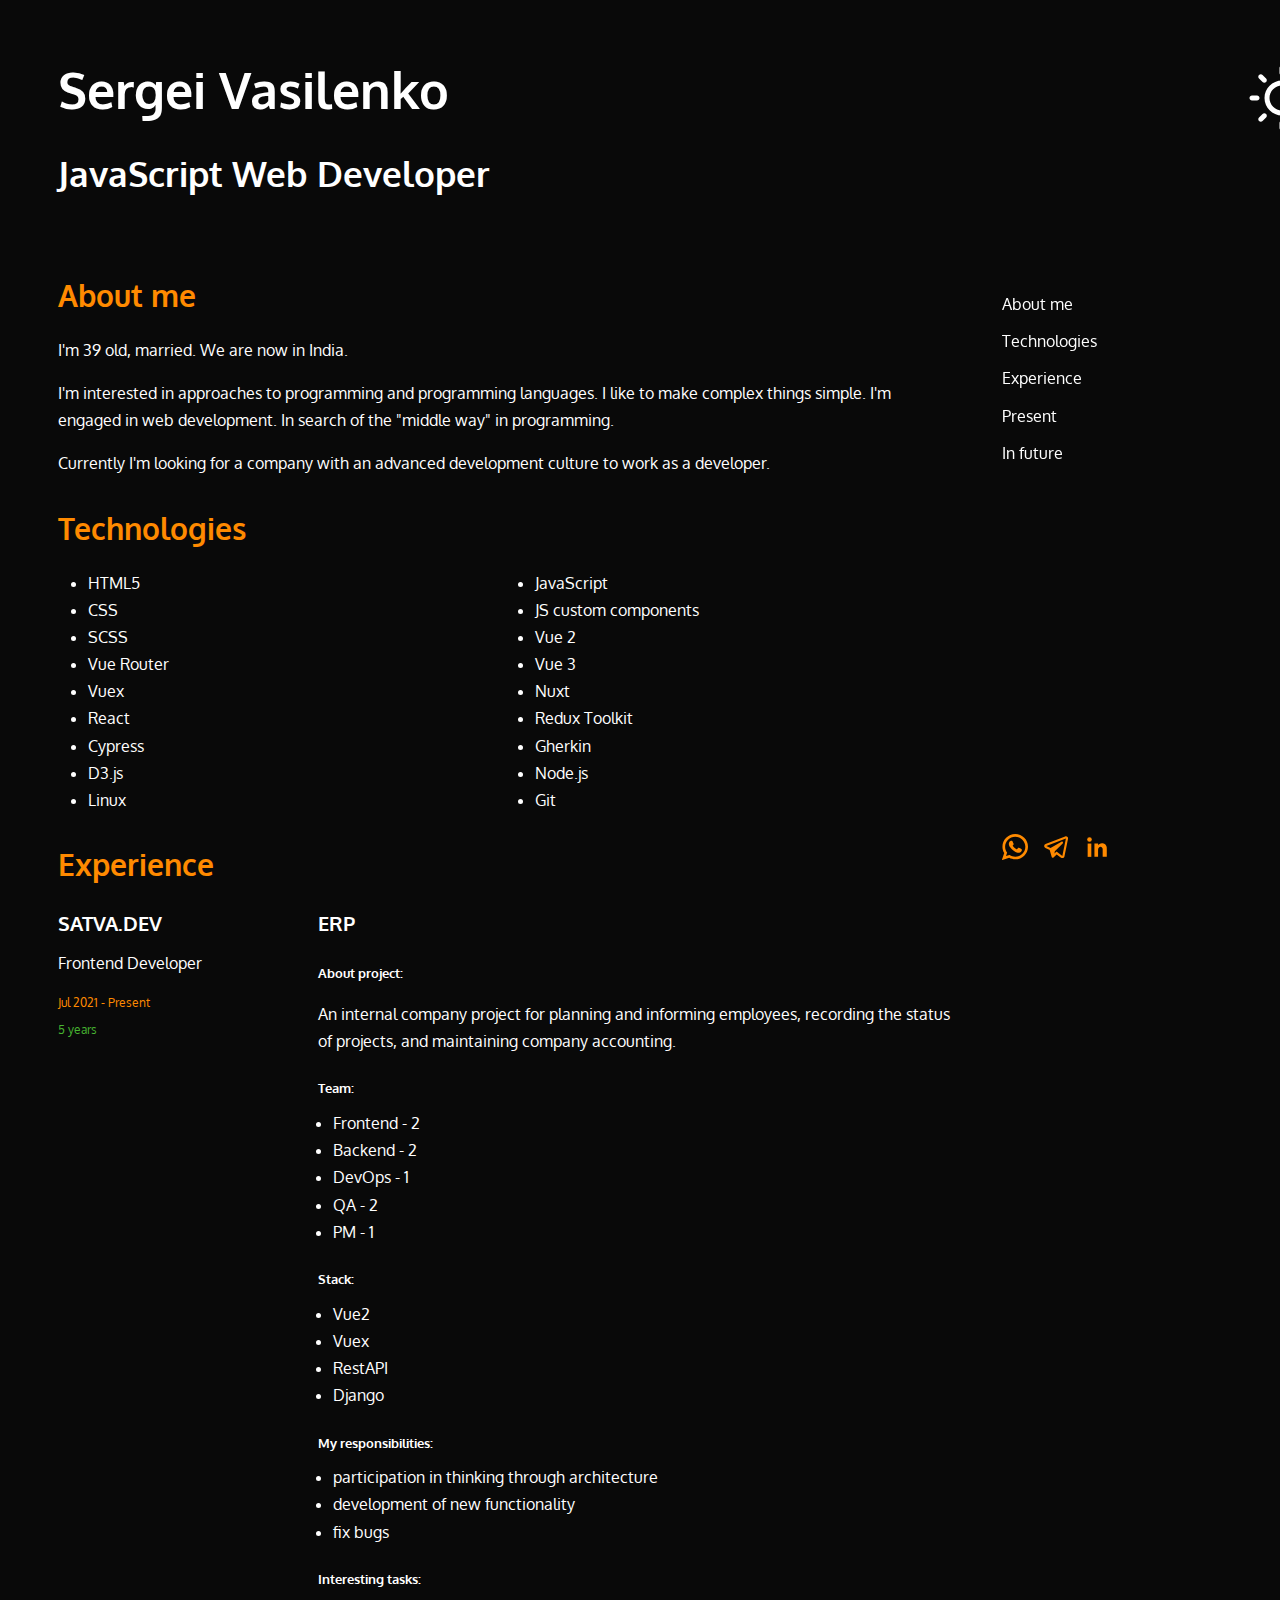
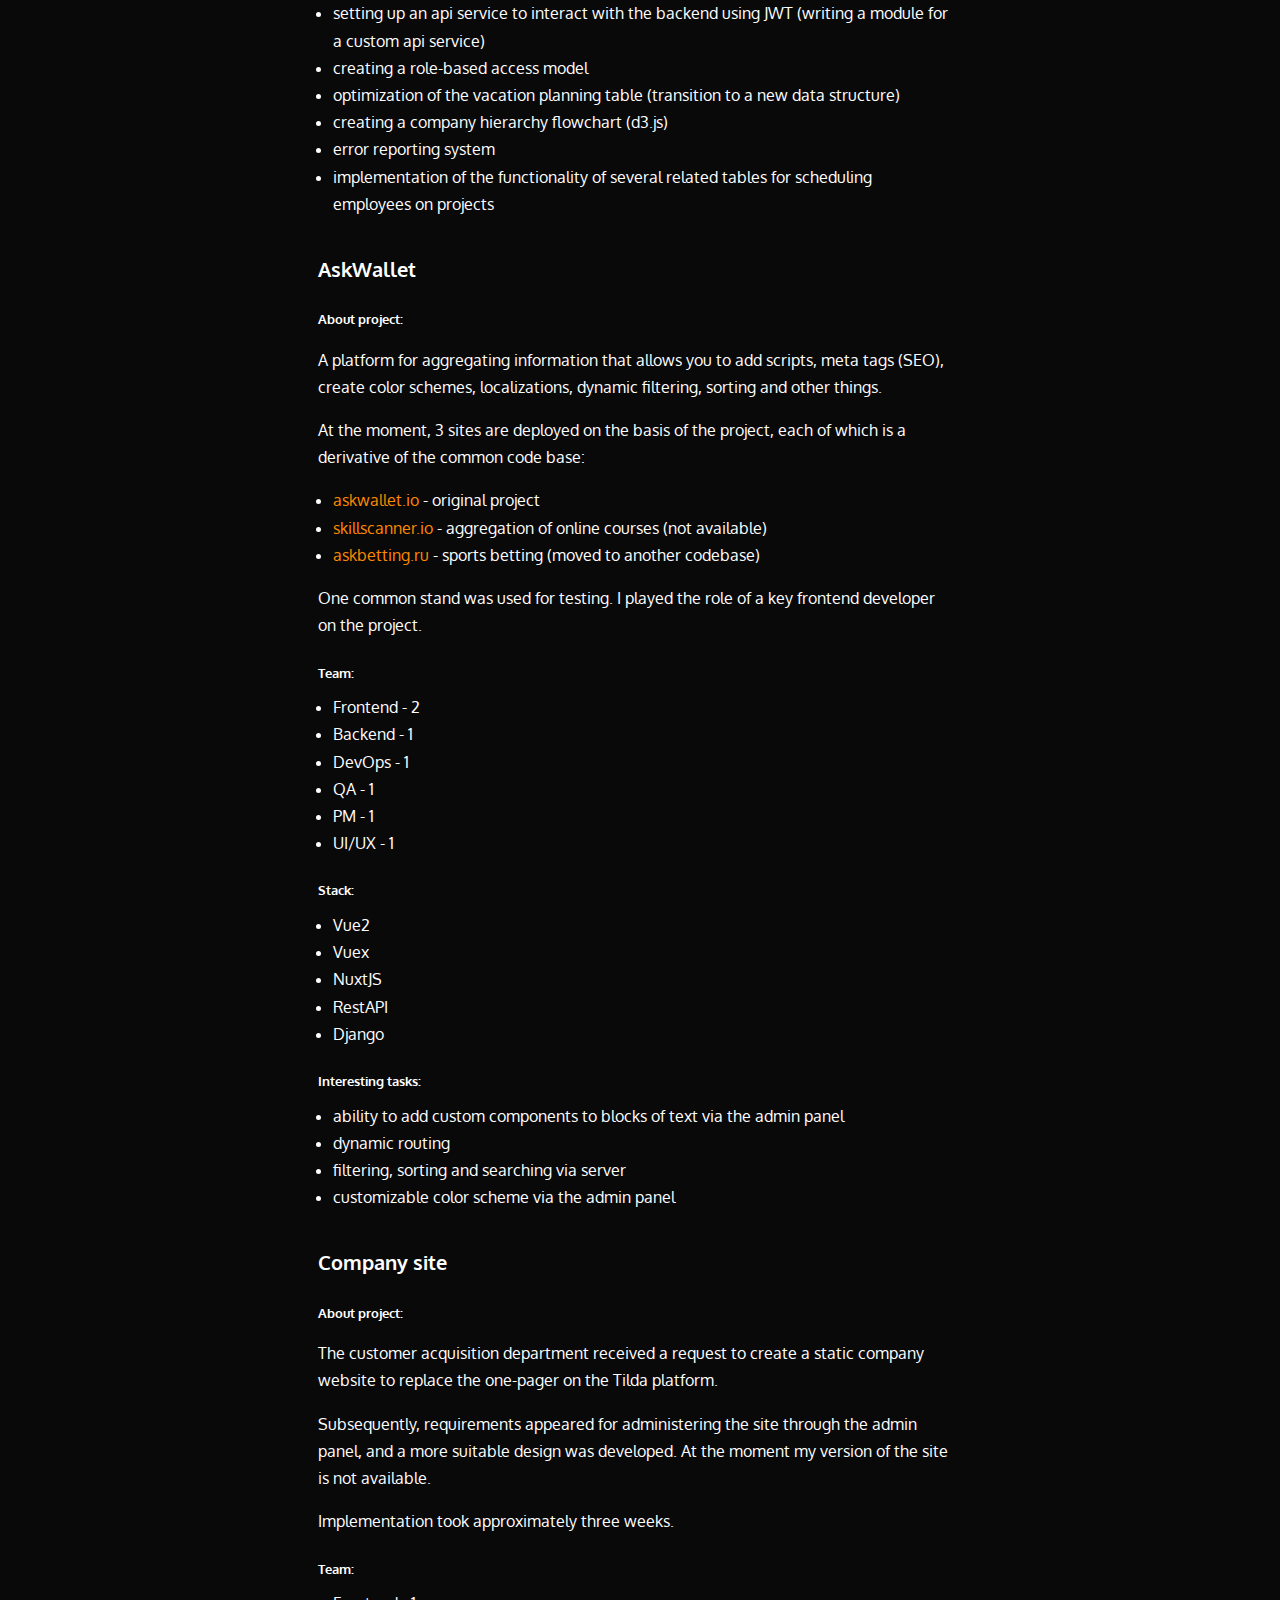
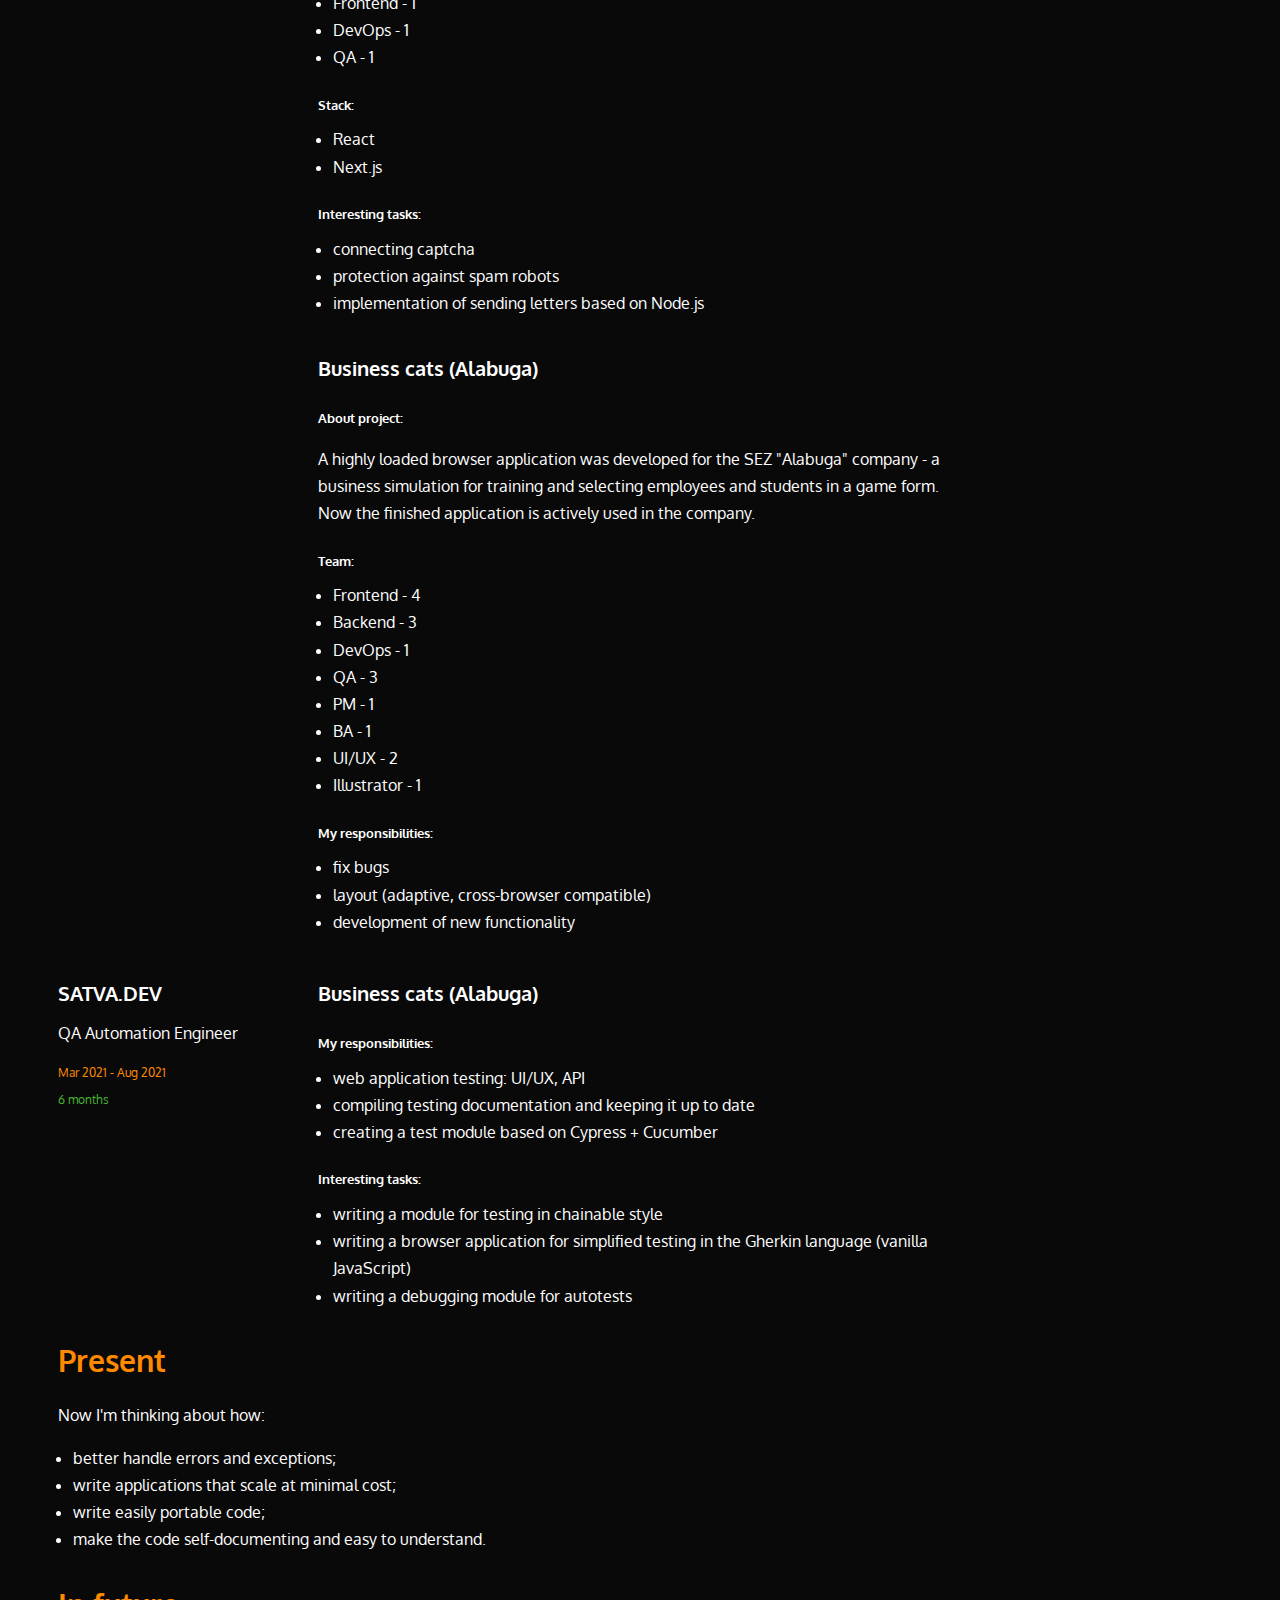
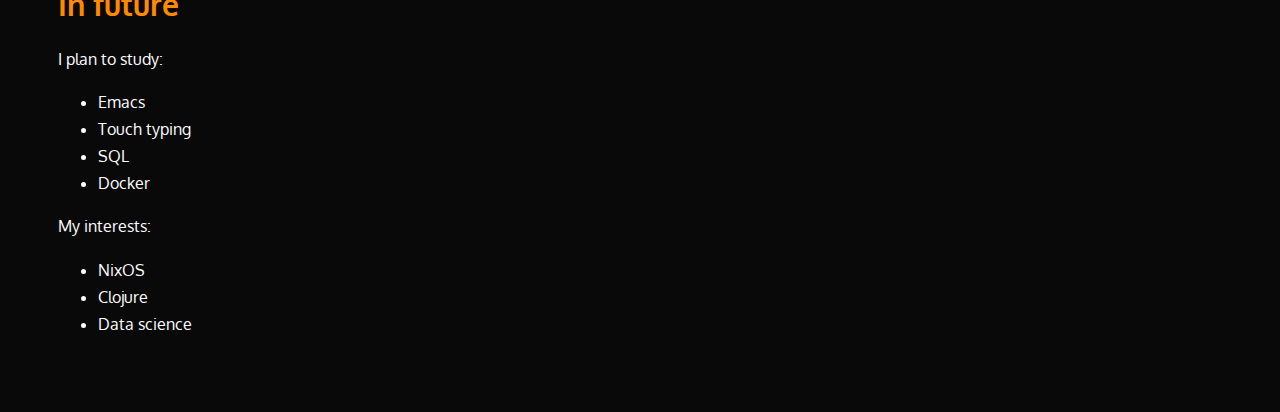
==== index.html @ 21c921e9 "changed photo size" ====
<!DOCTYPE html>
<html lang="en">
  <head>
    <meta charset="UTF-8" />
    <meta name="viewport" content="width=device-width, initial-scale=1.0" />
    <meta
      name="keywords"
      content="javascript-developer,frontend-developer,middle-developer,resume,cv"
    />
    <meta
      name="description"
      content="Middle frontend-developer. HTML, CSS, JavaScript, Vue.JS, Vuex, Vue-router, Nuxt, http, websocket, Cypress, Git, Docker"
    />
    <meta property="og:title" content="Sergei Vasilenko's CV" />
    <meta
      property="og:description"
      content="Middle frontend-developer. HTML, CSS, JavaScript, Vue.JS, Vuex, Vue-router, Nuxt, http, websocket, Cypress, Git, Docker"
    />
    <meta property="og:image" content="./img/photo.webp" />
    <meta property="og:image:width" content="120" />
    <meta property="og:image:height" content="120" />
    <meta property="og:url" content="https://sergei-vasilenko.netlify.app/" />
    <meta property="og:type" content="website" />
    <title>Sergei Vasilenko's CV</title>
    <!-- Yandex.Metrika counter -->
    <script async src="./js/ym.js"></script>
    <noscript>
      <div>
        <img
          src="https://mc.yandex.ru/watch/95382528"
          style="position: absolute; left: -9999px"
          alt=""
        />
      </div>
    </noscript>
    <!-- /Yandex.Metrika counter -->
    <script defer type="module" src="./components/index.js"></script>
    <link rel="icon" href="favicon.ico" />
    <link rel="stylesheet" href="css/fonts.css" />
    <link rel="stylesheet" href="css/style.css" />
  </head>

  <body>
    <div class="cv-page">
      <header class="header">
        <div class="header__left">
          <h1>Sergei Vasilenko</h1>
          <div class="heading__position">JavaScript Web Developer</div>
        </div>
        <div class="header__right">
          <button
            is="theme-toggle"
            default-theme="dark"
            class="header__theme-toggle"
          ></button>
        </div>
      </header>
      <div class="middle-block">
        <main class="main">
          <section class="about-me">
            <h2 data-nav-title>About me</h2>
            <p>
              I'm <years-old birth="1987-04-26"></years-old> old, married. We
              are now in India.
            </p>
            <p>
              I'm interested in approaches to programming and programming
              languages. I like to make complex things simple. I'm engaged in
              web development. In search of the "middle way" in programming.
            </p>
            <p>
              Currently I'm looking for a company with an advanced development
              culture to work as a developer.
            </p>
          </section>
          <section class="technologies">
            <h2 data-nav-title>Technologies</h2>
            <ul class="technologies__list list--compact">
              <li>HTML5</li>
              <li>JavaScript</li>
              <li>CSS</li>
              <li>JS custom components</li>
              <li>SCSS</li>
              <li>Vue 2</li>
              <li>Vue Router</li>
              <li>Vue 3</li>
              <li>Vuex</li>
              <li>Nuxt</li>
              <li>React</li>
              <li>Redux Toolkit</li>
              <li>Cypress</li>
              <li>Gherkin</li>
              <li>D3.js</li>
              <li>Node.js</li>
              <li>Linux</li>
              <li>Git</li>
            </ul>
          </section>
          <section class="experience">
            <h2 data-nav-title>Experience</h2>
            <div class="experience__step">
              <div class="experience__step-info">
                <h3 class="experience__step-info-company">SATVA.DEV</h3>
                <div class="experience__step-info-role">Frontend Developer</div>
                <date-interval
                  since="2021-07-01"
                  until="now"
                  class="experience__step-interval"
                ></date-interval>
              </div>
              <div class="experience__step-description">
                <div class="experience__step-description-project project">
                  <h4 class="project__title">ERP</h4>
                  <h5>About project:</h5>
                  <p>
                    An internal company project for planning and informing
                    employees, recording the status of projects, and maintaining
                    company accounting.
                  </p>
                  <h5>Team:</h5>
                  <ul>
                    <li>Frontend - 2</li>
                    <li>Backend - 2</li>
                    <li>DevOps - 1</li>
                    <li>QA - 2</li>
                    <li>PM - 1</li>
                  </ul>
                  <h5>Stack:</h5>
                  <ul>
                    <li>Vue2</li>
                    <li>Vuex</li>
                    <li>RestAPI</li>
                    <li>Django</li>
                  </ul>
                  <h5>My responsibilities:</h5>
                  <ul>
                    <li>participation in thinking through architecture</li>
                    <li>development of new functionality</li>
                    <li>fix bugs</li>
                  </ul>
                  <h5>Interesting tasks:</h5>
                  <ul>
                    <li>
                      setting up an api service to interact with the backend
                      using JWT (writing a module for a custom api service)
                    </li>
                    <li>creating a role-based access model</li>
                    <li>
                      optimization of the vacation planning table (transition to
                      a new data structure)
                    </li>
                    <li>creating a company hierarchy flowchart (d3.js)</li>
                    <li>error reporting system</li>
                    <li>
                      implementation of the functionality of several related
                      tables for scheduling employees on projects
                    </li>
                  </ul>
                </div>
                <div class="experience__step-description-project project">
                  <h4 class="project__title">AskWallet</h4>
                  <h5>About project:</h5>
                  <p>
                    A platform for aggregating information that allows you to
                    add scripts, meta tags (SEO), create color schemes,
                    localizations, dynamic filtering, sorting and other things.
                  </p>
                  <p>
                    At the moment, 3 sites are deployed on the basis of the
                    project, each of which is a derivative of the common code
                    base:
                  </p>
                  <ul>
                    <li>
                      <a
                        href="https://askwallet.io/"
                        target="_blank"
                        rel="noopener"
                        >askwallet.io</a
                      >
                      - original project
                    </li>
                    <li>
                      <a
                        href="https://skillscanner.io/"
                        target="_blank"
                        rel="noopener"
                        >skillscanner.io</a
                      >
                      - aggregation of online courses (not available)
                    </li>
                    <li>
                      <a
                        href="https://askbetting.ru/"
                        target="_blank"
                        rel="noopener"
                        >askbetting.ru</a
                      >
                      - sports betting (moved to another codebase)
                    </li>
                  </ul>
                  <p>
                    One common stand was used for testing. I played the role of
                    a key frontend developer on the project.
                  </p>
                  <h5>Team:</h5>
                  <ul>
                    <li>Frontend - 2</li>
                    <li>Backend - 1</li>
                    <li>DevOps - 1</li>
                    <li>QA - 1</li>
                    <li>PM - 1</li>
                    <li>UI/UX - 1</li>
                  </ul>
                  <h5>Stack:</h5>
                  <ul>
                    <li>Vue2</li>
                    <li>Vuex</li>
                    <li>NuxtJS</li>
                    <li>RestAPI</li>
                    <li>Django</li>
                  </ul>
                  <h5>Interesting tasks:</h5>
                  <ul>
                    <li>
                      ability to add custom components to blocks of text via the
                      admin panel
                    </li>
                    <li>dynamic routing</li>
                    <li>filtering, sorting and searching via server</li>
                    <li>customizable color scheme via the admin panel</li>
                  </ul>
                </div>
                <div class="experience__step-description-project project">
                  <h4 class="project__title">Company site</h4>
                  <h5>About project:</h5>
                  <p>
                    The customer acquisition department received a request to
                    create a static company website to replace the one-pager on
                    the Tilda platform.
                  </p>
                  <p>
                    Subsequently, requirements appeared for administering the
                    site through the admin panel, and a more suitable design was
                    developed. At the moment my version of the site is not
                    available.
                  </p>
                  <p>Implementation took approximately three weeks.</p>
                  <h5>Team:</h5>
                  <ul>
                    <li>Frontend - 1</li>
                    <li>DevOps - 1</li>
                    <li>QA - 1</li>
                  </ul>
                  <h5>Stack:</h5>
                  <ul>
                    <li>React</li>
                    <li>Next.js</li>
                  </ul>
                  <h5>Interesting tasks:</h5>
                  <ul>
                    <li>connecting captcha</li>
                    <li>protection against spam robots</li>
                    <li>implementation of sending letters based on Node.js</li>
                  </ul>
                </div>
                <div class="experience__step-description-project project">
                  <h4 class="project__title">Business cats (Alabuga)</h4>
                  <h5>About project:</h5>
                  <p>
                    A highly loaded browser application was developed for the
                    SEZ "Alabuga" company - a business simulation for training
                    and selecting employees and students in a game form. Now the
                    finished application is actively used in the company.
                  </p>
                  <h5>Team:</h5>
                  <ul>
                    <li>Frontend - 4</li>
                    <li>Backend - 3</li>
                    <li>DevOps - 1</li>
                    <li>QA - 3</li>
                    <li>PM - 1</li>
                    <li>BA - 1</li>
                    <li>UI/UX - 2</li>
                    <li>Illustrator - 1</li>
                  </ul>
                  <h5>My responsibilities:</h5>
                  <ul>
                    <li>fix bugs</li>
                    <li>layout (adaptive, cross-browser compatible)</li>
                    <li>development of new functionality</li>
                  </ul>
                </div>
              </div>
            </div>
            <div class="experience__step">
              <div class="experience__step-info">
                <h3 class="experience__step-info-company">SATVA.DEV</h3>
                <div class="experience__step-info-role">
                  QA Automation Engineer
                </div>
                <date-interval
                  since="2021-03-01"
                  until="2021-08-30"
                ></date-interval>
              </div>
              <div class="experience__step-description">
                <div class="experience__step-description-project project">
                  <h4 class="project__title">Business cats (Alabuga)</h4>
                  <h5>My responsibilities:</h5>
                  <ul>
                    <li>web application testing: UI/UX, API</li>
                    <li>
                      compiling testing documentation and keeping it up to date
                    </li>
                    <li>creating a test module based on Cypress + Cucumber</li>
                  </ul>
                  <h5>Interesting tasks:</h5>
                  <ul>
                    <li>writing a module for testing in chainable style</li>
                    <li>
                      writing a browser application for simplified testing in
                      the Gherkin language (vanilla JavaScript)
                    </li>
                    <li>writing a debugging module for autotests</li>
                  </ul>
                </div>
              </div>
            </div>
          </section>
          <section class="present">
            <h2 data-nav-title>Present</h2>
            <p>Now I'm thinking about how:</p>
            <ul>
              <li>better handle errors and exceptions;</li>
              <li>write applications that scale at minimal cost;</li>
              <li>write easily portable code;</li>
              <li>make the code self-documenting and easy to understand.</li>
            </ul>
          </section>
          <section class="goals">
            <h2 data-nav-title>In future</h2>
            I plan to study:
            <ul class="goals__list">
              <li>Emacs</li>
              <li>Touch typing</li>
              <li>SQL</li>
              <li>Docker</li>
            </ul>
            My interests:
            <ul class="goals__list">
              <li>NixOS</li>
              <li>Clojure</li>
              <li>Data science</li>
            </ul>
          </section>
        </main>
        <aside class="aside-right">
          <nav-bar marker="data-nav-title" class="navbar"></nav-bar>
          <contacts-list class="contacts"></contacts-list>
        </aside>
      </div>
    </div>
  </body>
</html>
---- css/fonts.css ----
@font-face {
  font-display: swap;
  font-family: "Oxygen";
  font-style: normal;
  font-weight: 400;
  src: url("../fonts/oxygen-v15-latin-regular.woff2") format("woff2");
}

@font-face {
  font-display: swap;
  font-family: "Oxygen";
  font-style: normal;
  font-weight: 700;
  src: url("../fonts/oxygen-v15-latin-700.woff2") format("woff2");
}
---- css/style.css ----
html {
  background-color: var(--bg-color, #898989);
  transition: background-color ease-in-out 250ms;
}

h1 {
  font-size: 50px;
  margin: 0 0 30px;
  font-weight: 700;
}

h2 {
  font-size: 30px;
  color: var(--heading-text-color);
  margin-bottom: 16px;
}

h5 {
  margin-bottom: 10px;
}

a,
a:visited {
  color: var(--link-color);
  text-decoration: none;
}

a:hover {
  text-decoration: underline;
}

ul:not([class]) {
  margin: 0;
  padding-left: 15px;
}

.cv-page {
  max-width: 1400px;
  width: 100%;
  padding: 50px;
  margin: 0 auto;
  position: relative;
  font-family: Oxygen, Helvetica, sans-serif;
  font-size: 16px;
  color: var(--default-text-color);
}

.header {
  display: flex;
  justify-content: space-between;
  position: relative;
}

.header__left {
  margin-bottom: 50px;
}

.header__theme-toggle {
  position: sticky;
  top: 30px;
  border: none;
  margin: 0;
  padding: 0;
  background: none;
  color: inherit;
  font: inherit;
  cursor: pointer;
  outline: none;
}

.header__theme-toggle svg {
  width: 80px;
  height: 80px;
}

.heading__position {
  font-size: 35px;
  font-weight: 600;
}

.middle-block {
  display: grid;
  grid-template-columns: 1fr 350px;
  column-gap: 20px;
  line-height: 1.7;
}

.experience__step {
  display: grid;
  grid-template-columns: 230px 1fr;
  column-gap: 30px;
}

.experience__step:not(:first-of-type) {
  margin-top: 40px;
}

.experience__step-info-company {
  font-size: 20px;
  margin: 0 0 6px;
  color: var(--default-text-color);
}

.experience__step-info-role {
  font-size: 16px;
  margin: 10px 0 16px;
}

.project:not(:first-child) {
  margin-top: 34px;
}

.project__title {
  font-size: 20px;
  margin: 0 0 16px;
}

.aside-right {
  display: flex;
  flex-direction: column;
  justify-content: space-between;
  position: relative;
  padding: 30px;
}

.navbar {
  position: sticky;
  top: 50px;
}

.contacts {
  position: sticky;
  bottom: 40px;
}

.aside-block:not(:first-child) {
  margin-top: 50px;
}

.aside-block__title {
  margin: 0 0 20px;
}

.aside-block__list {
  margin: 0;
  padding-left: 30px;
}

.aside-block__list-item {
  margin-top: 8px;
}

.aside-block__list-item::marker {
  color: var(--heading-text-color);
}

.list--compact {
  display: grid;
  grid-template-columns: 1fr 1fr;
  grid-template-rows: auto;
  column-gap: 30px;
  padding-left: 30px;
}

@media (max-width: 1200px) {
  .middle-block {
    max-width: 100%;
    grid-template-columns: 1fr 250px;
  }
}

@media (max-width: 1024px) {
  .cv-page {
    width: auto;
  }
  .middle-block {
    grid-template-columns: 1fr;
  }
  .list--compact {
    column-gap: 10px;
  }
  .aside-right {
    padding: 30px 0;
  }
  .navbar {
    display: none;
  }
}

@media (max-width: 760px) {
  h1 {
    font-size: 28px;
    margin: 0 0 10px;
  }
  h2 {
    font-size: 22px;
  }
  .cv-page {
    padding: 20px;
    font-size: 14px;
  }
  .header__left {
    margin-bottom: 15px;
  }
  .header__theme-toggle svg {
    width: 50px;
    height: 50px;
  }
  .heading__position {
    font-size: 20px;
  }
  .experience__step {
    display: block;
  }
  .project__title {
    font-size: 16px;
  }
}
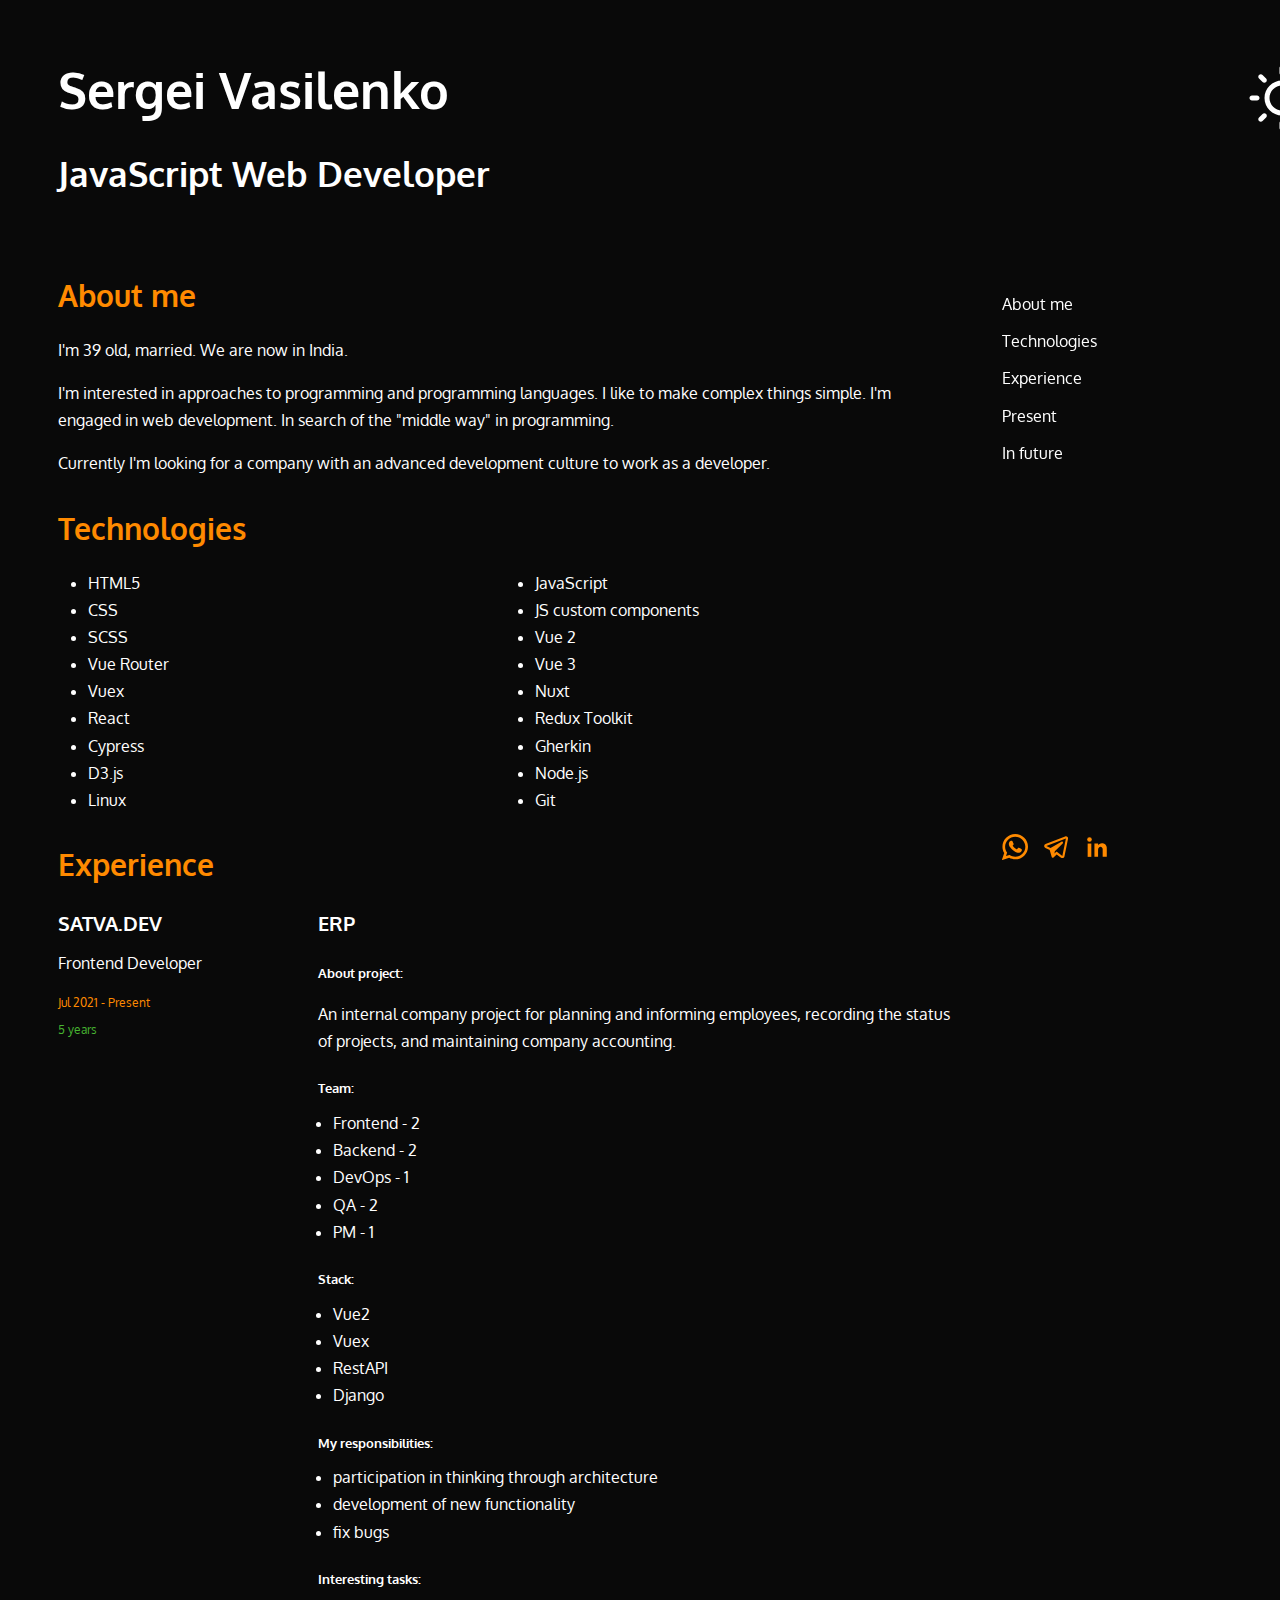
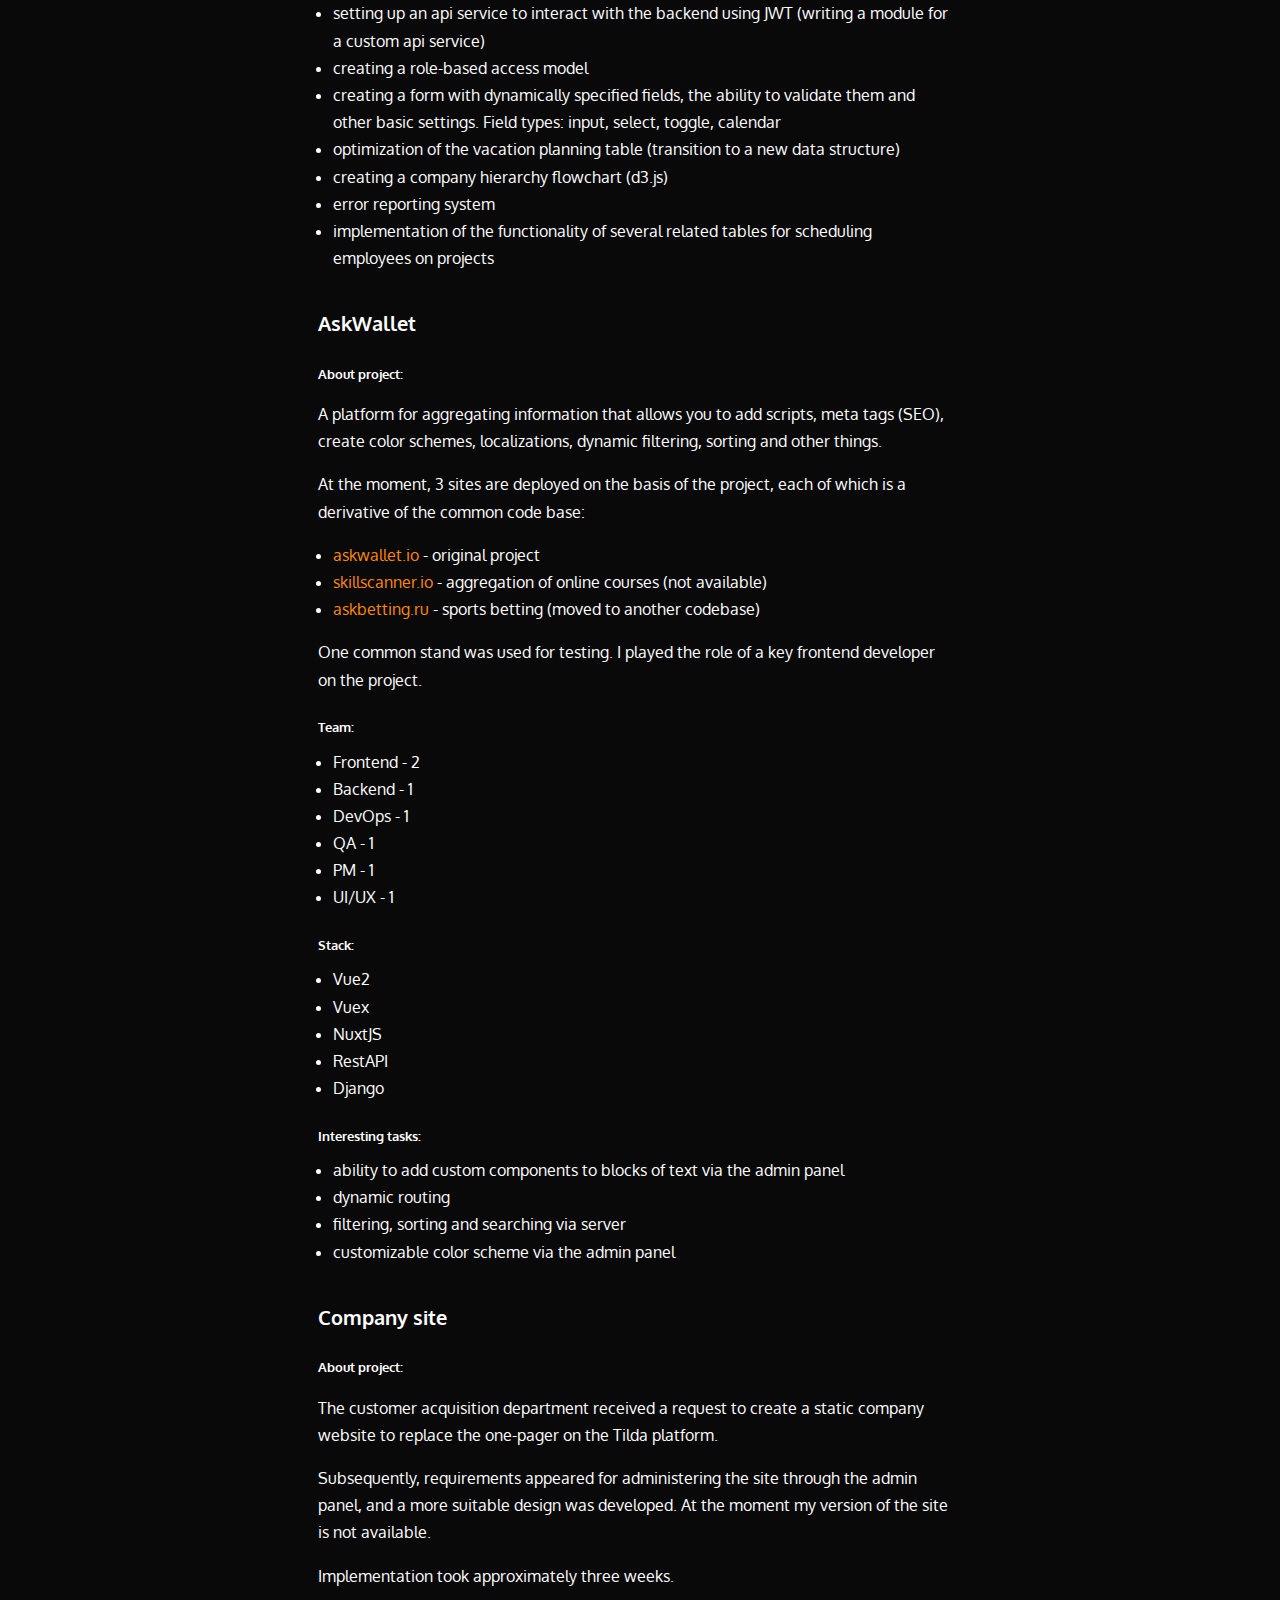
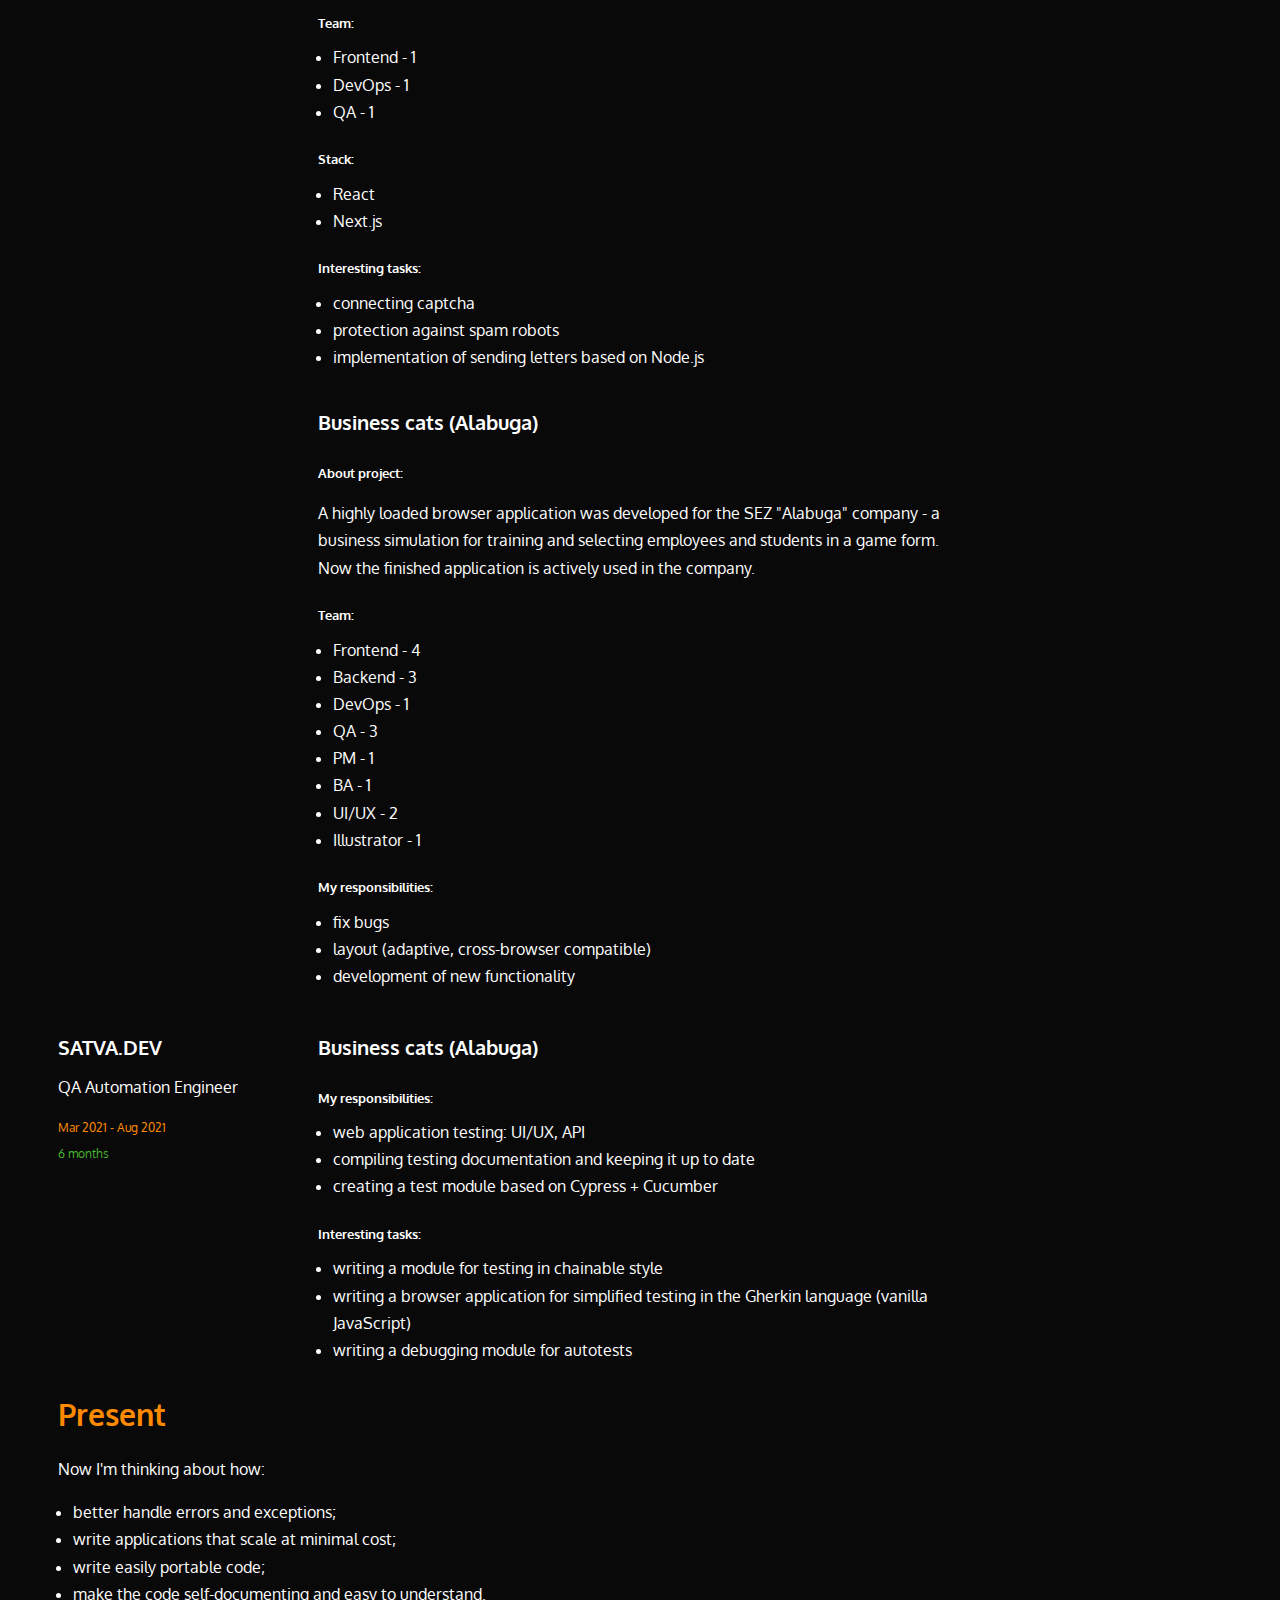
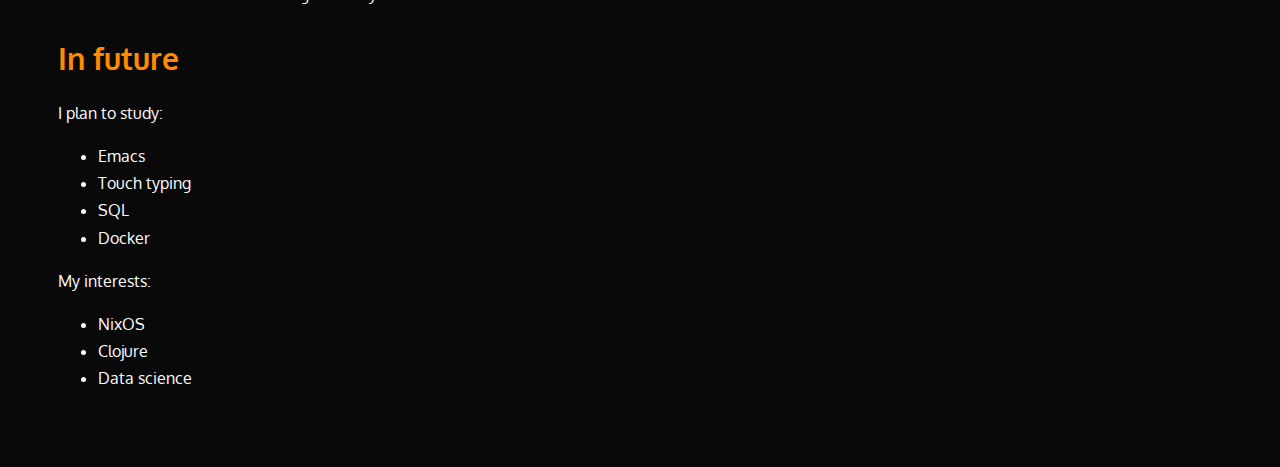
==== commit 5b2a4b1b: "description expanded" ====
--- a/index.html
+++ b/index.html
@@ -146,6 +146,11 @@
                     </li>
                     <li>creating a role-based access model</li>
                     <li>
+                      creating a form with dynamically specified fields, the
+                      ability to validate them and other basic settings. Field
+                      types: input, select, toggle, calendar
+                    </li>
+                    <li>
                       optimization of the vacation planning table (transition to
                       a new data structure)
                     </li>
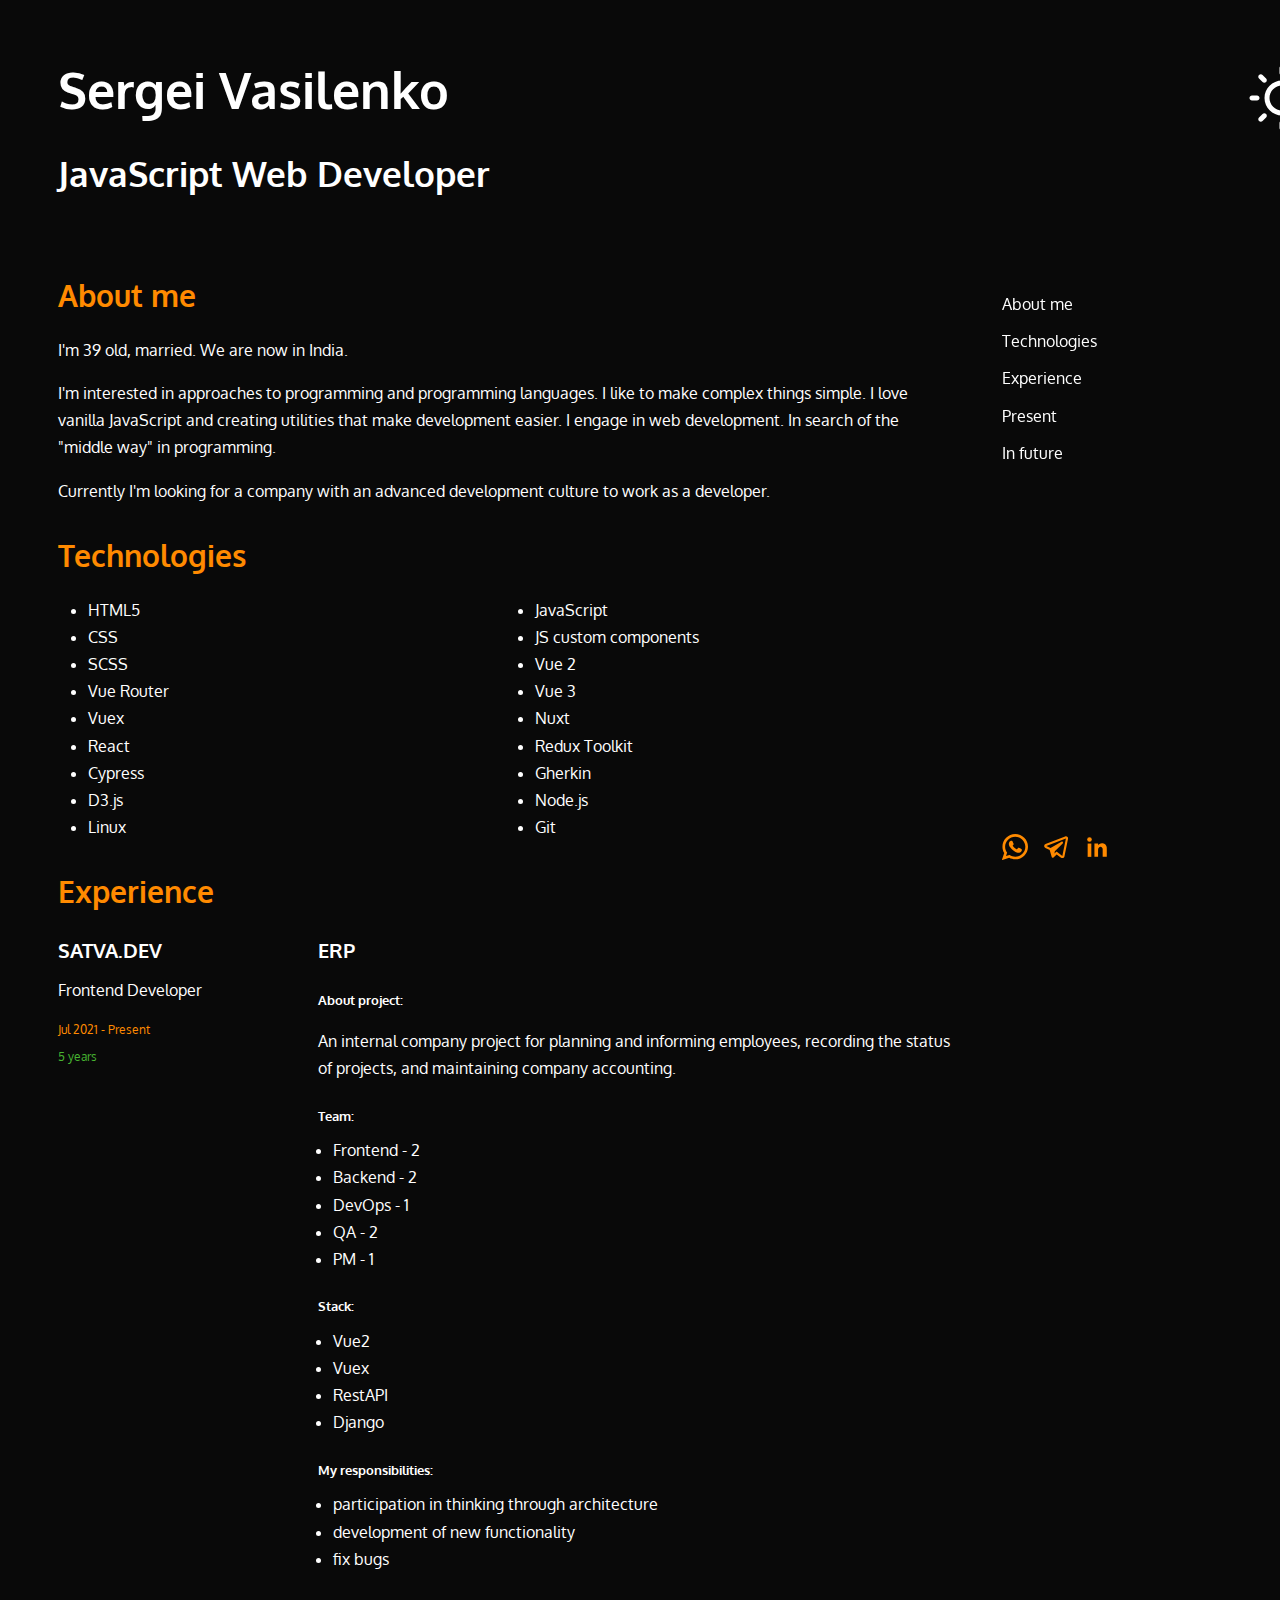
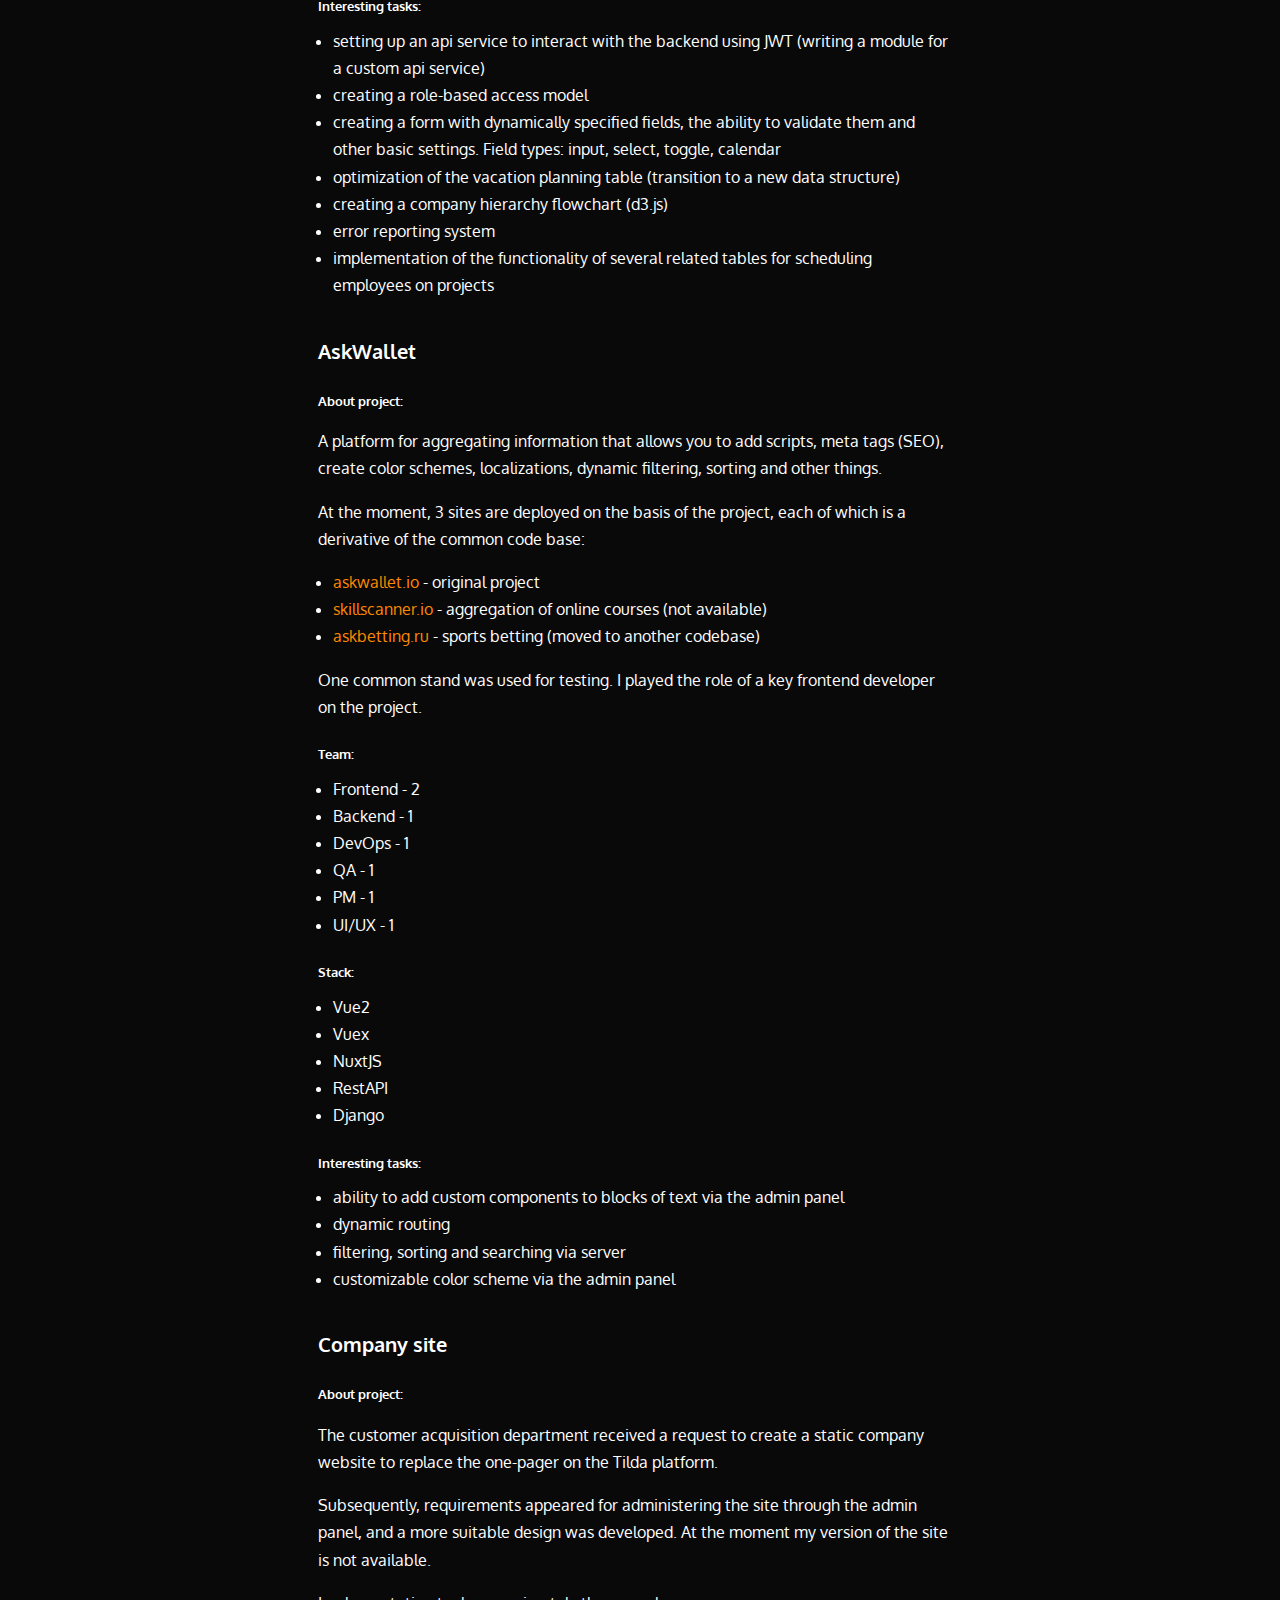
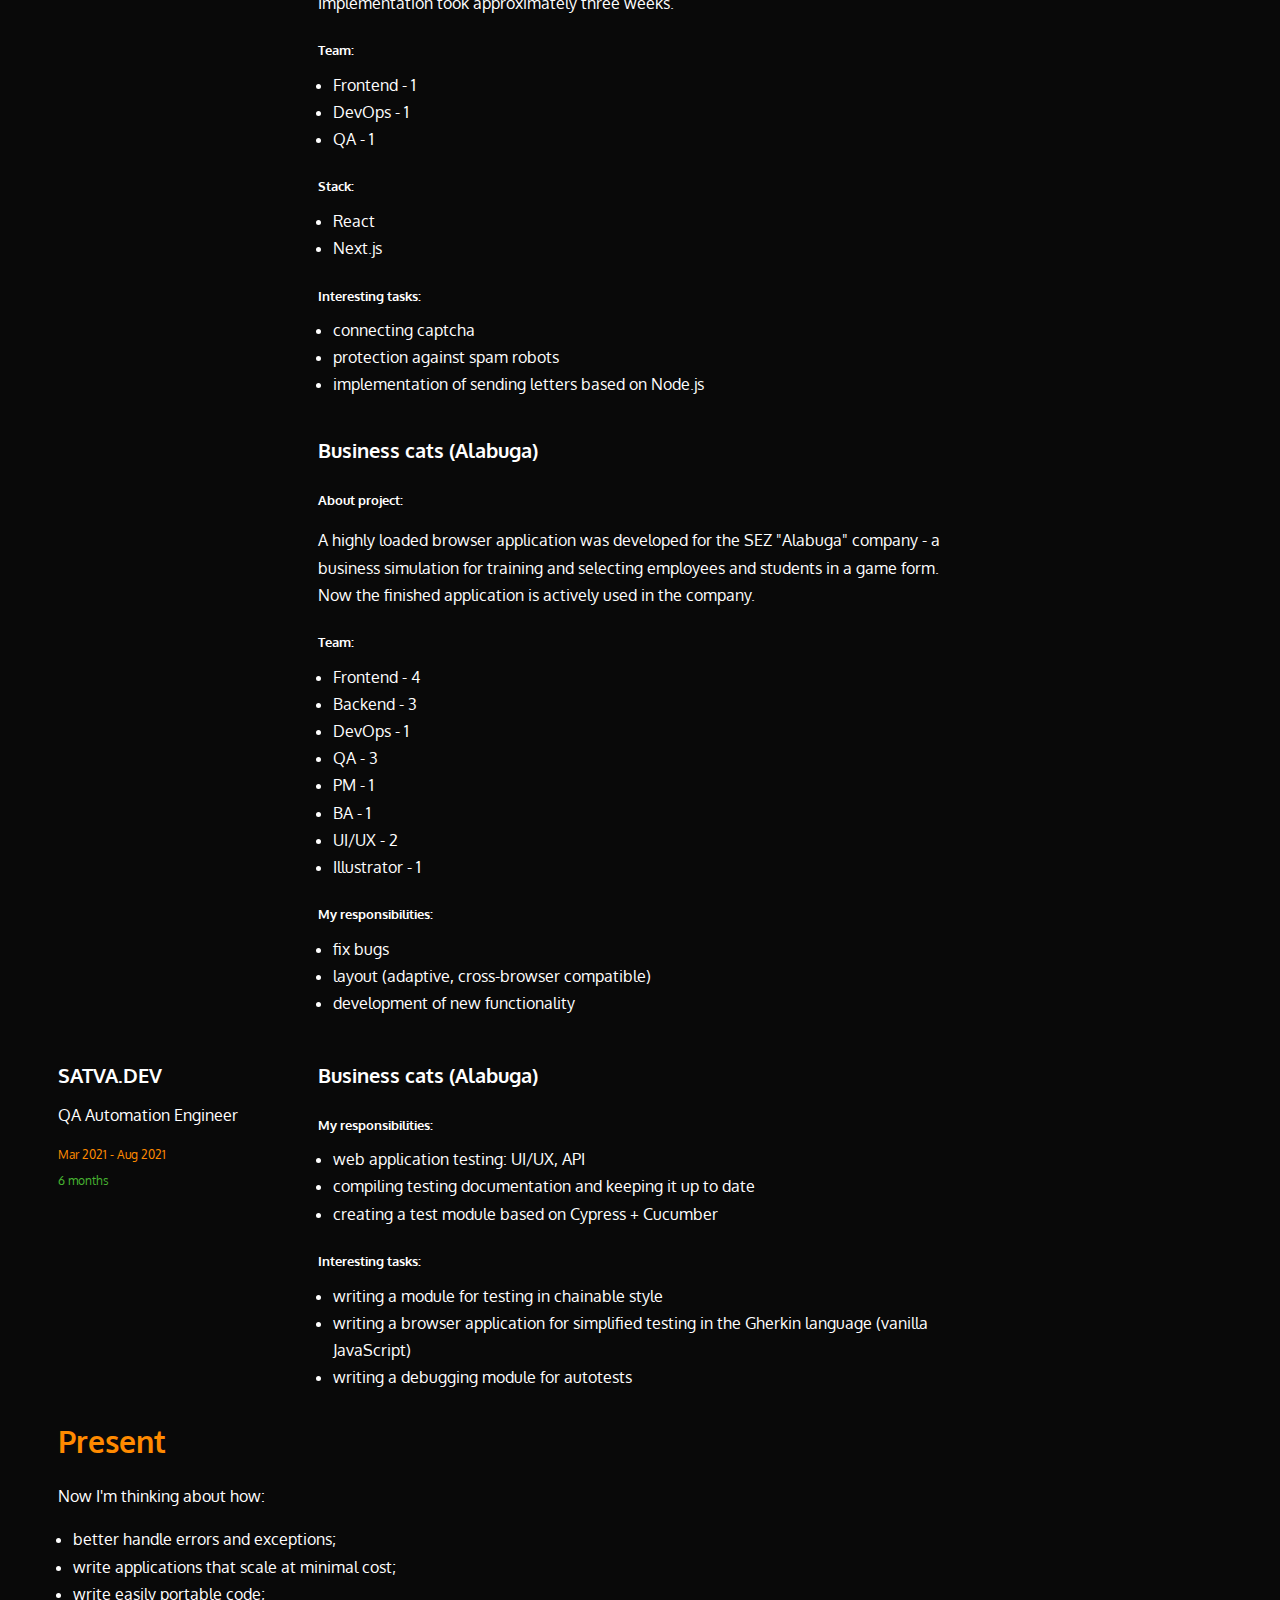
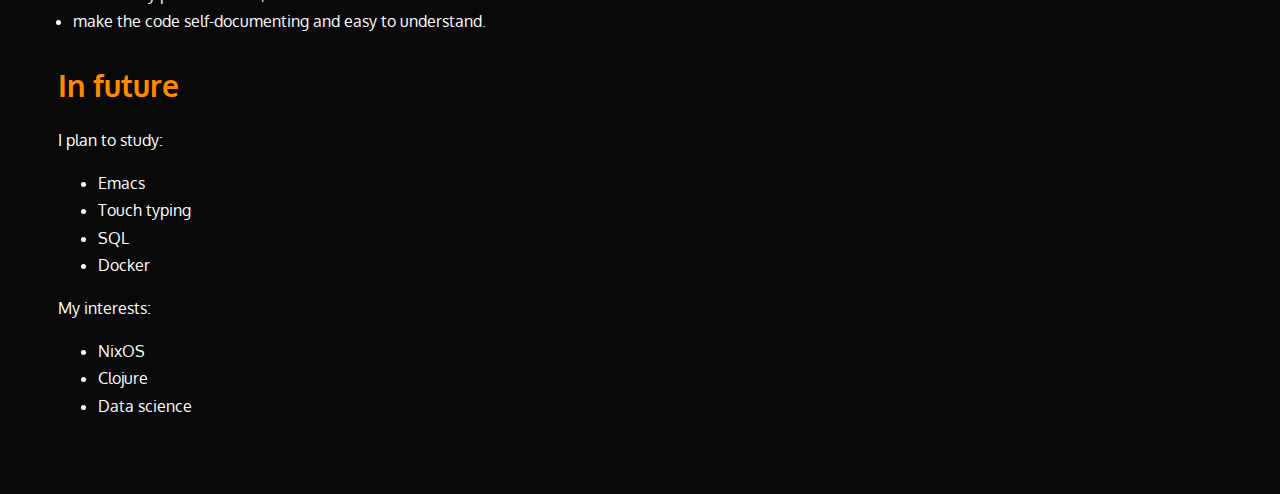
==== commit 95a704a1: "description expanded" ====
--- a/index.html
+++ b/index.html
@@ -65,8 +65,10 @@
             </p>
             <p>
               I'm interested in approaches to programming and programming
-              languages. I like to make complex things simple. I'm engaged in
-              web development. In search of the "middle way" in programming.
+              languages. I like to make complex things simple. I love vanilla
+              JavaScript and creating utilities that make development easier. I
+              engage in web development. In search of the "middle way" in
+              programming.
             </p>
             <p>
               Currently I'm looking for a company with an advanced development
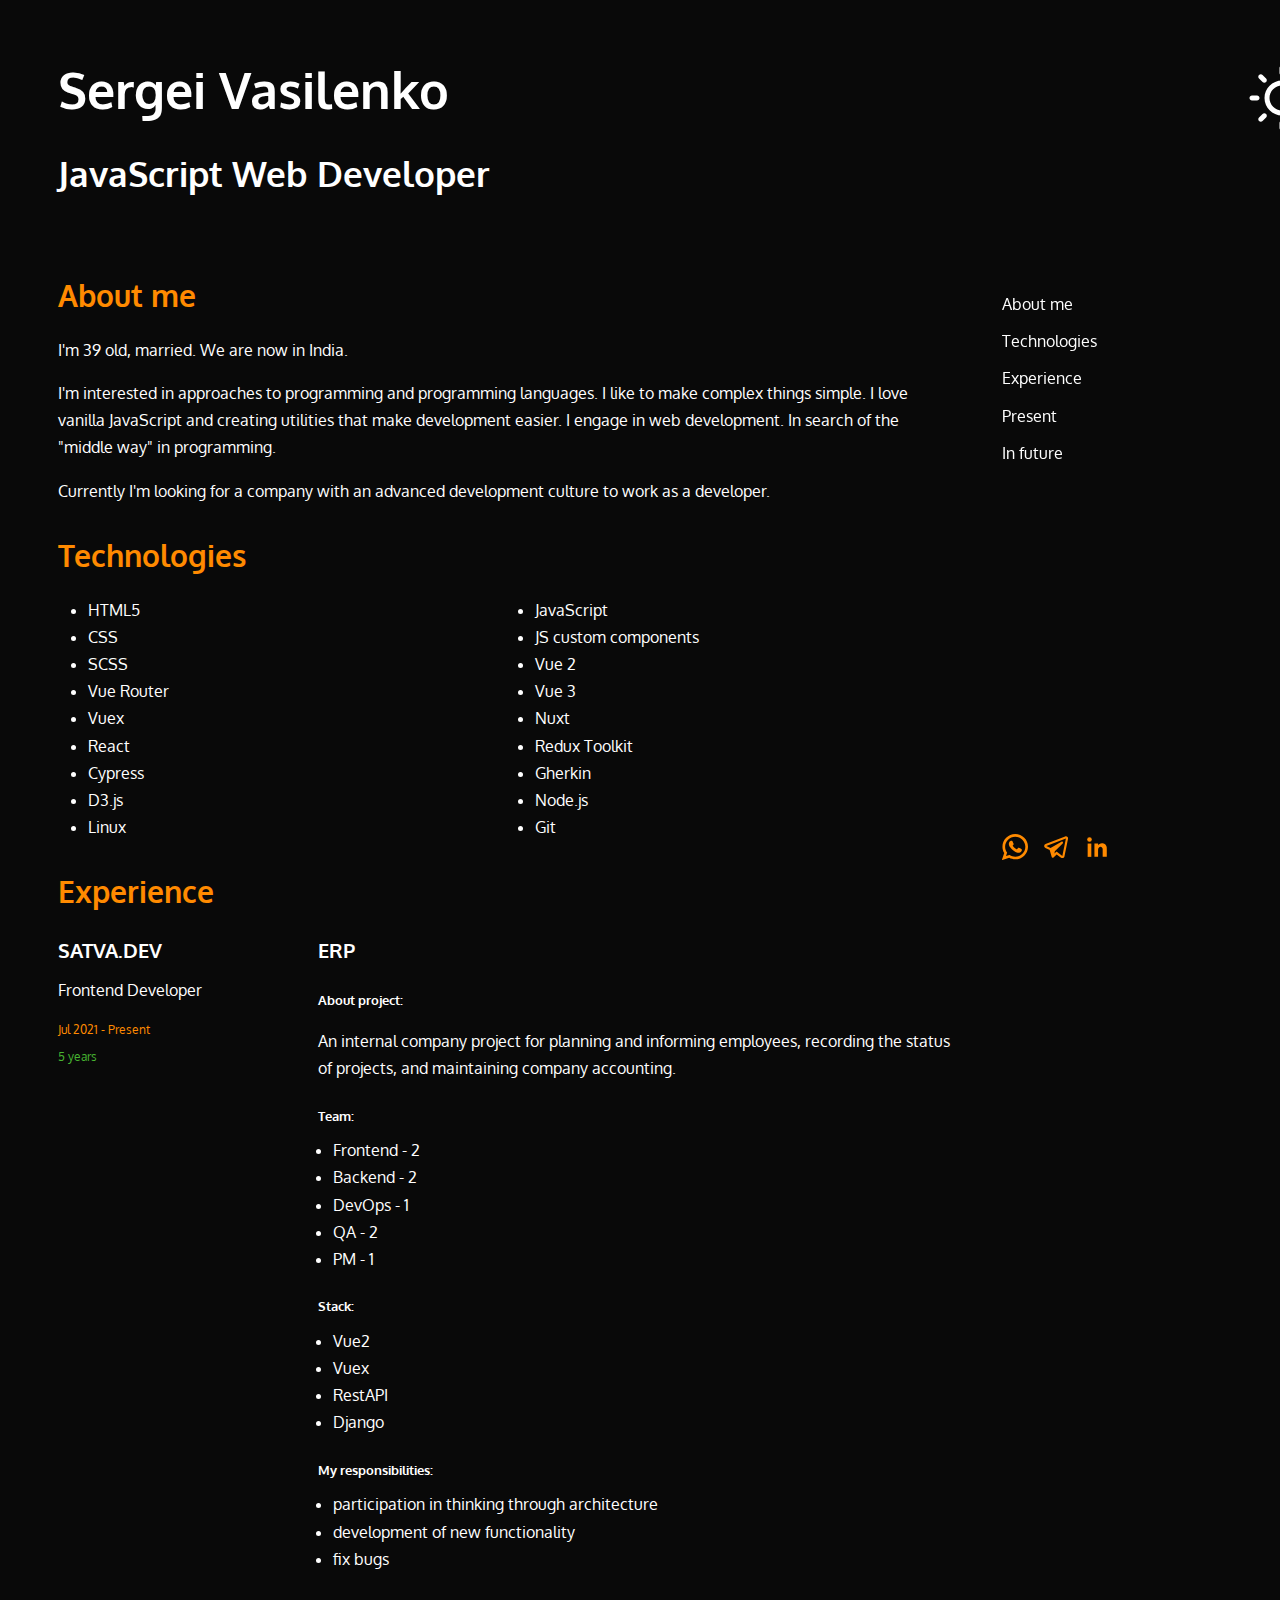
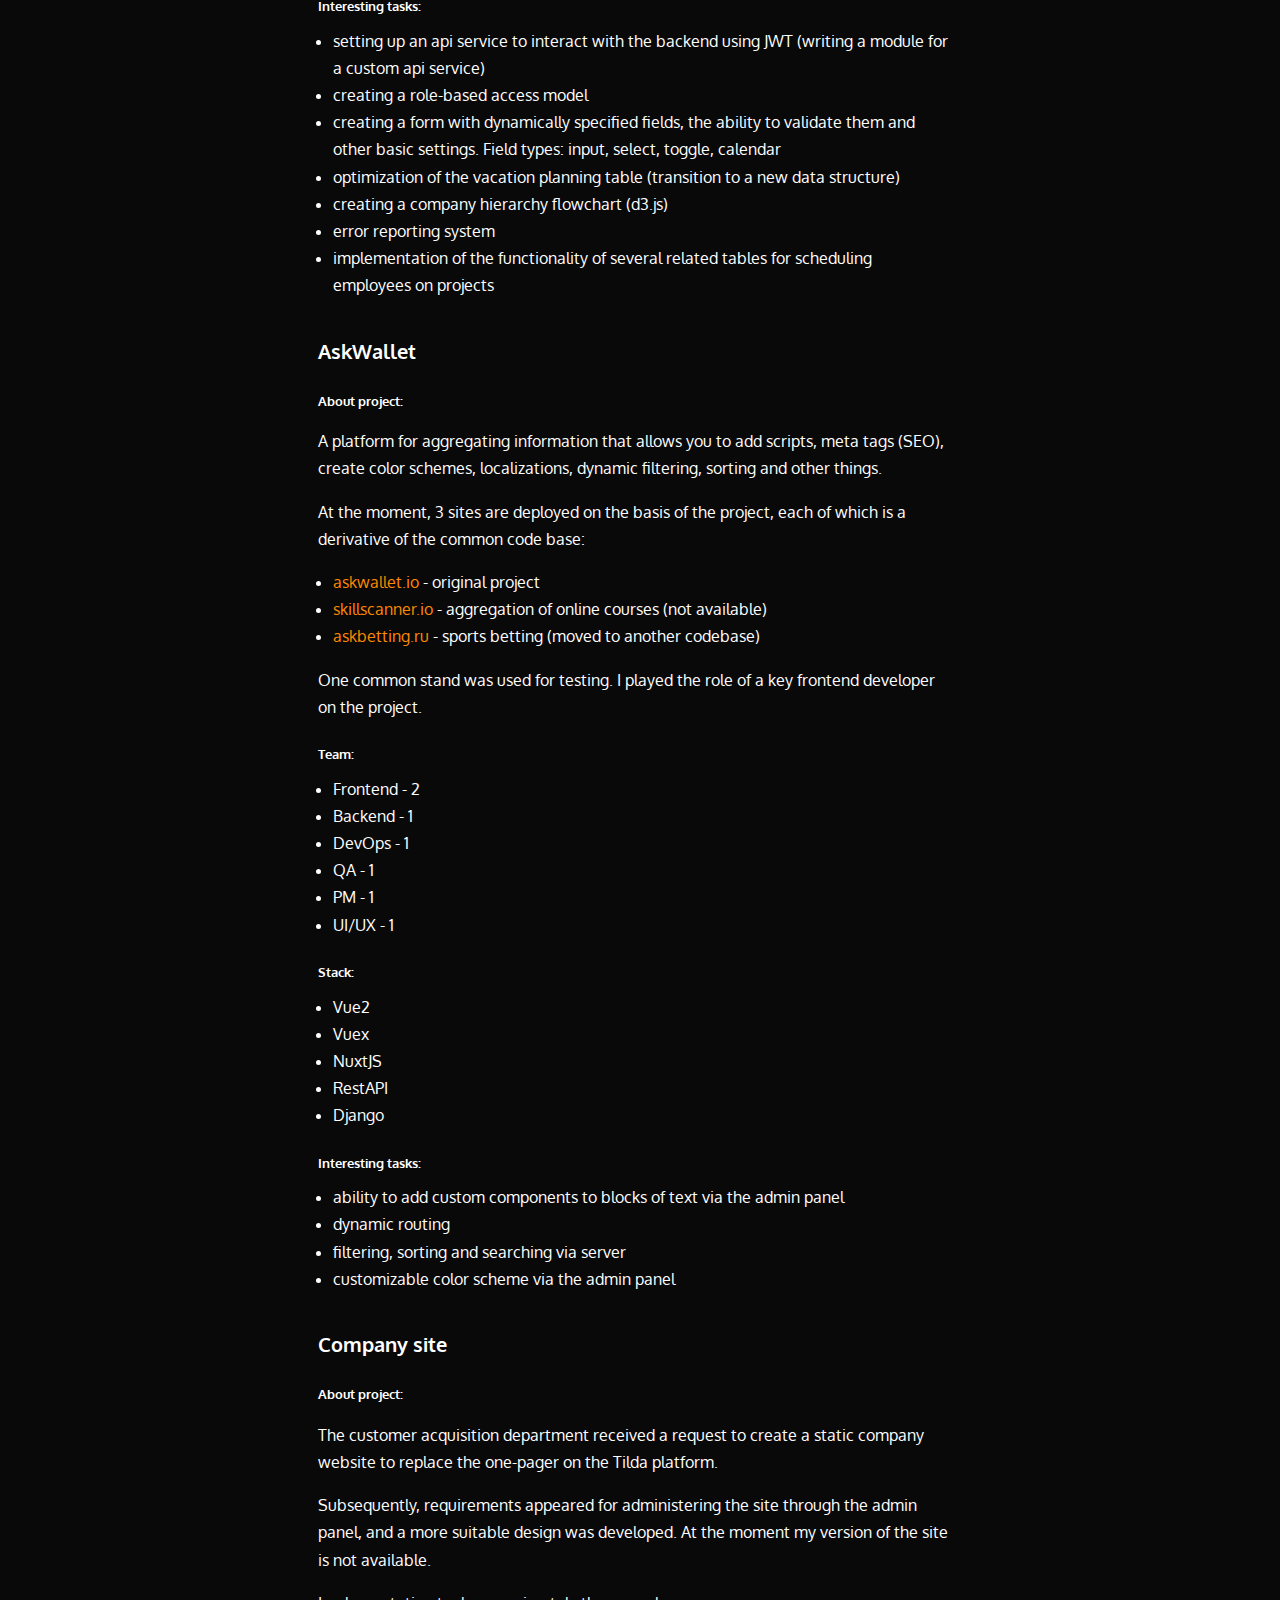
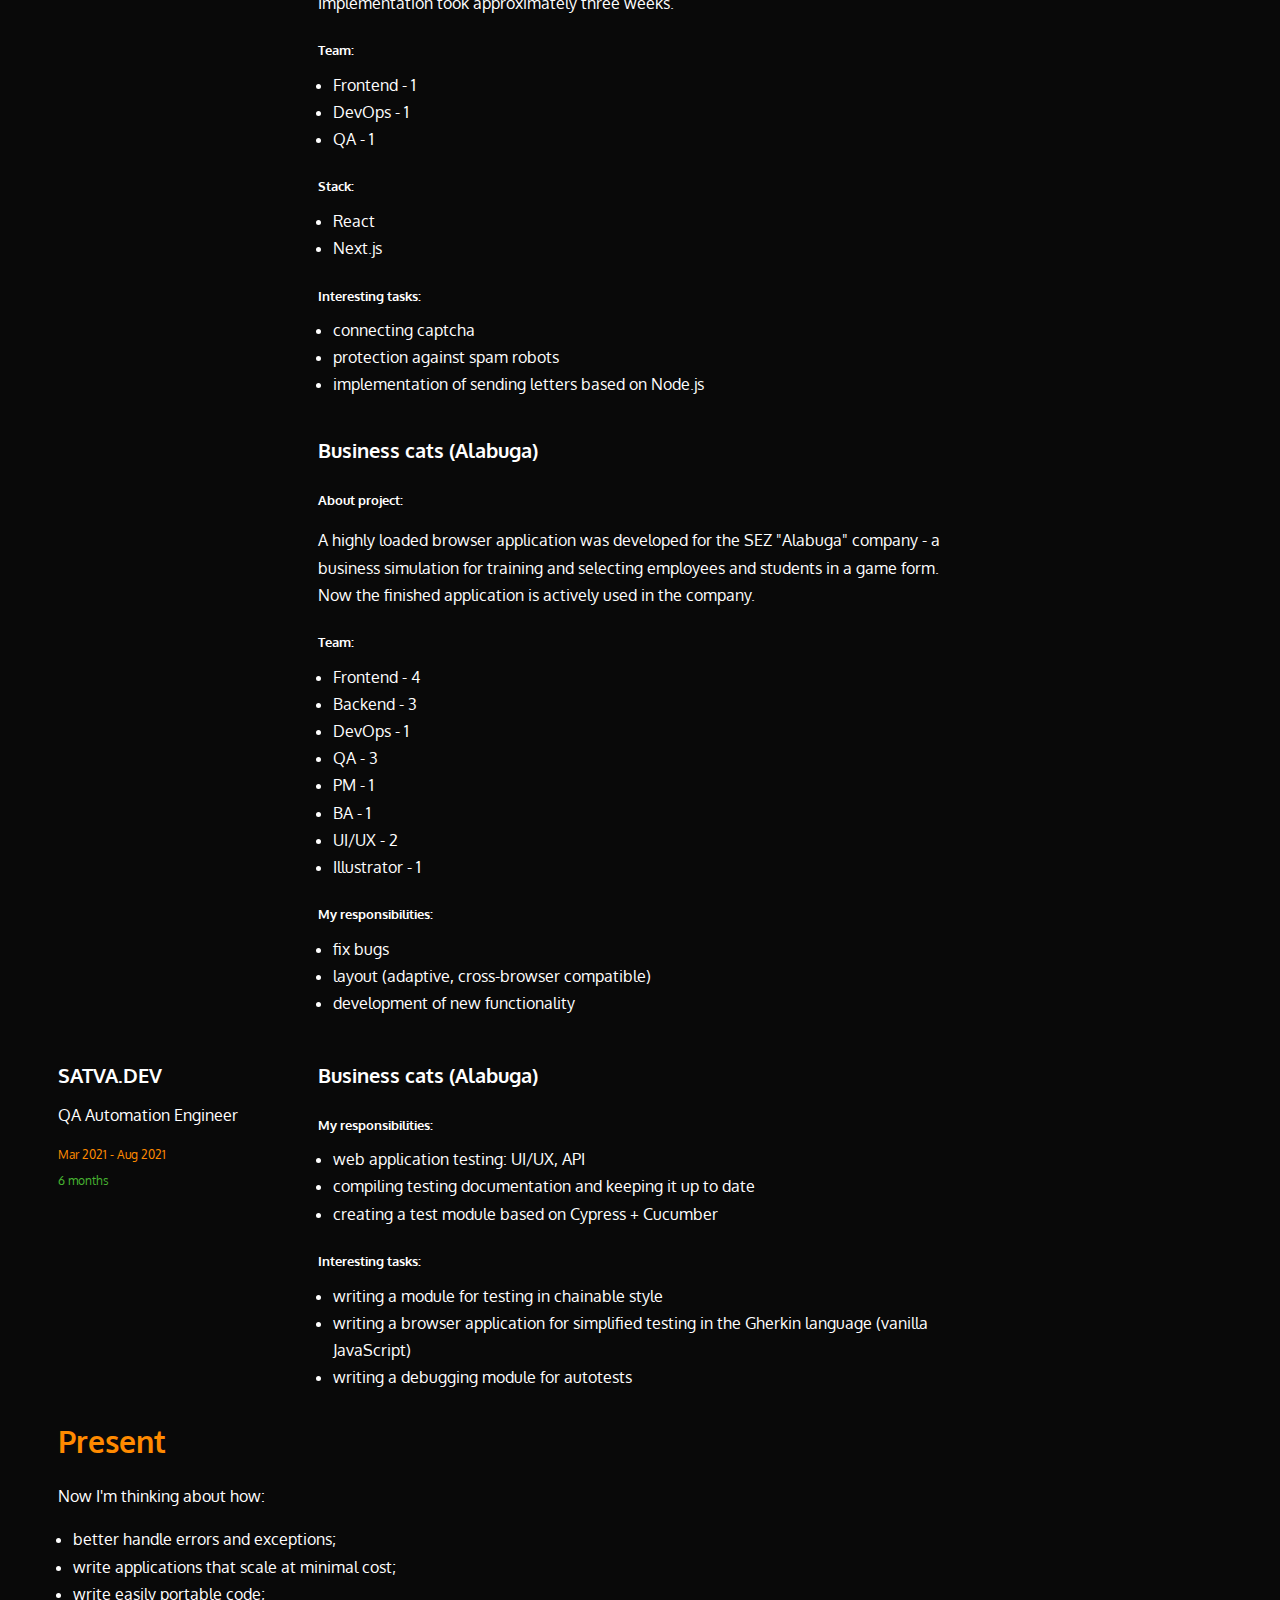
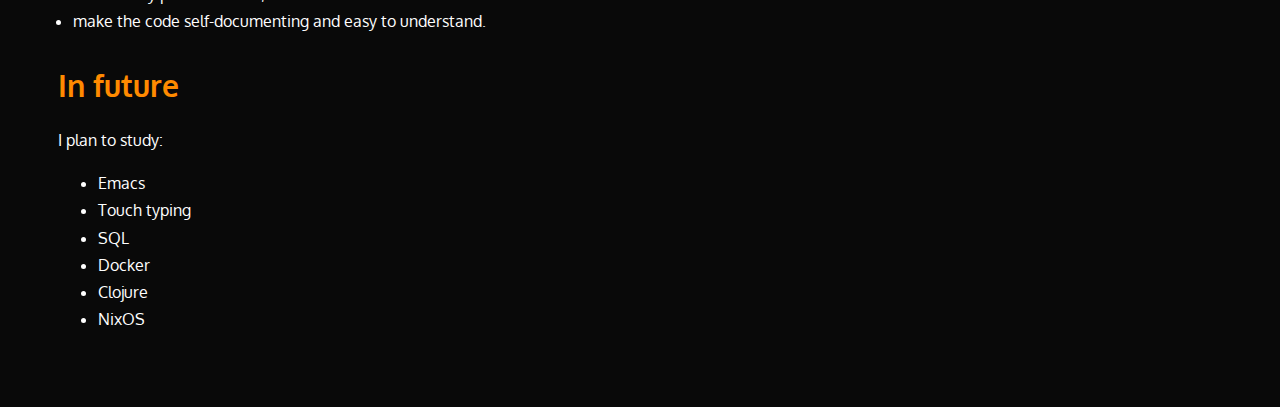
==== commit e67ac9a9: "correct text" ====
--- a/index.html
+++ b/index.html
@@ -353,12 +353,8 @@
               <li>Touch typing</li>
               <li>SQL</li>
               <li>Docker</li>
-            </ul>
-            My interests:
-            <ul class="goals__list">
+              <li>Clojure</li>
               <li>NixOS</li>
-              <li>Clojure</li>
-              <li>Data science</li>
             </ul>
           </section>
         </main>
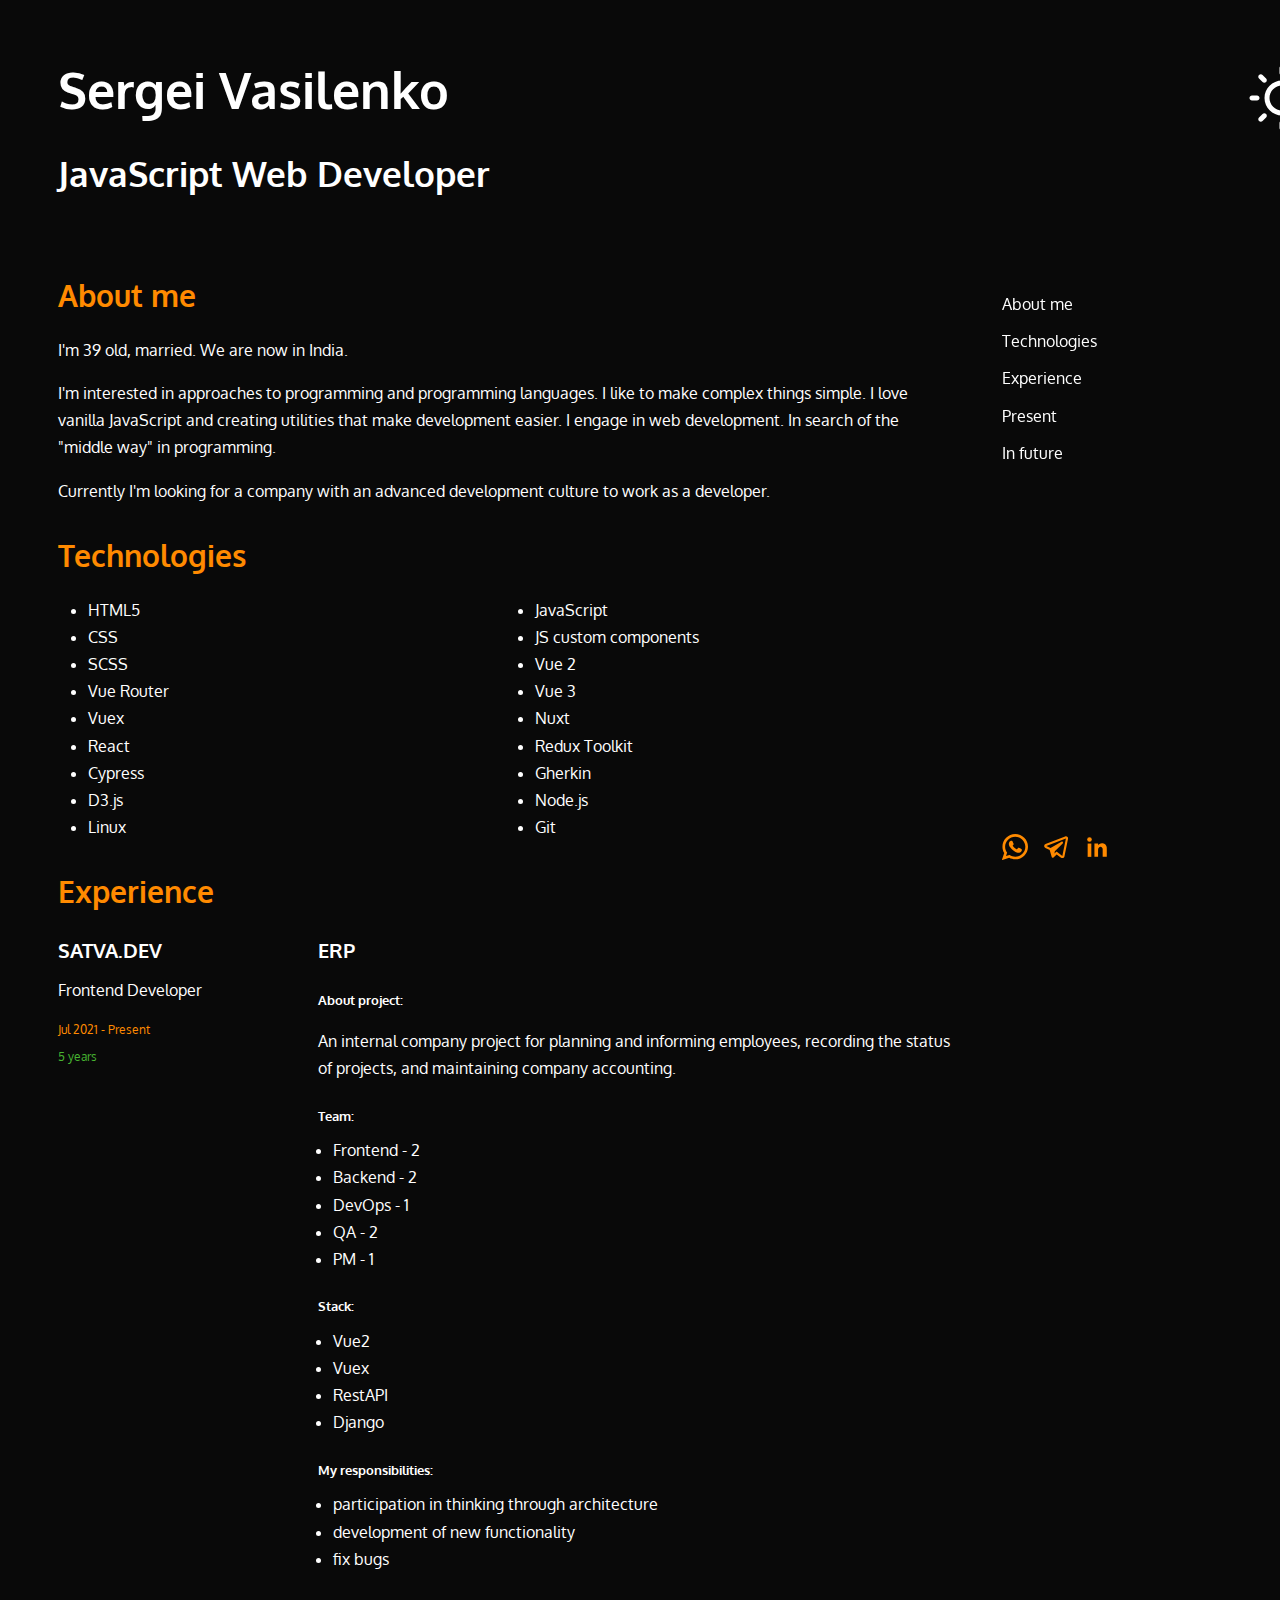
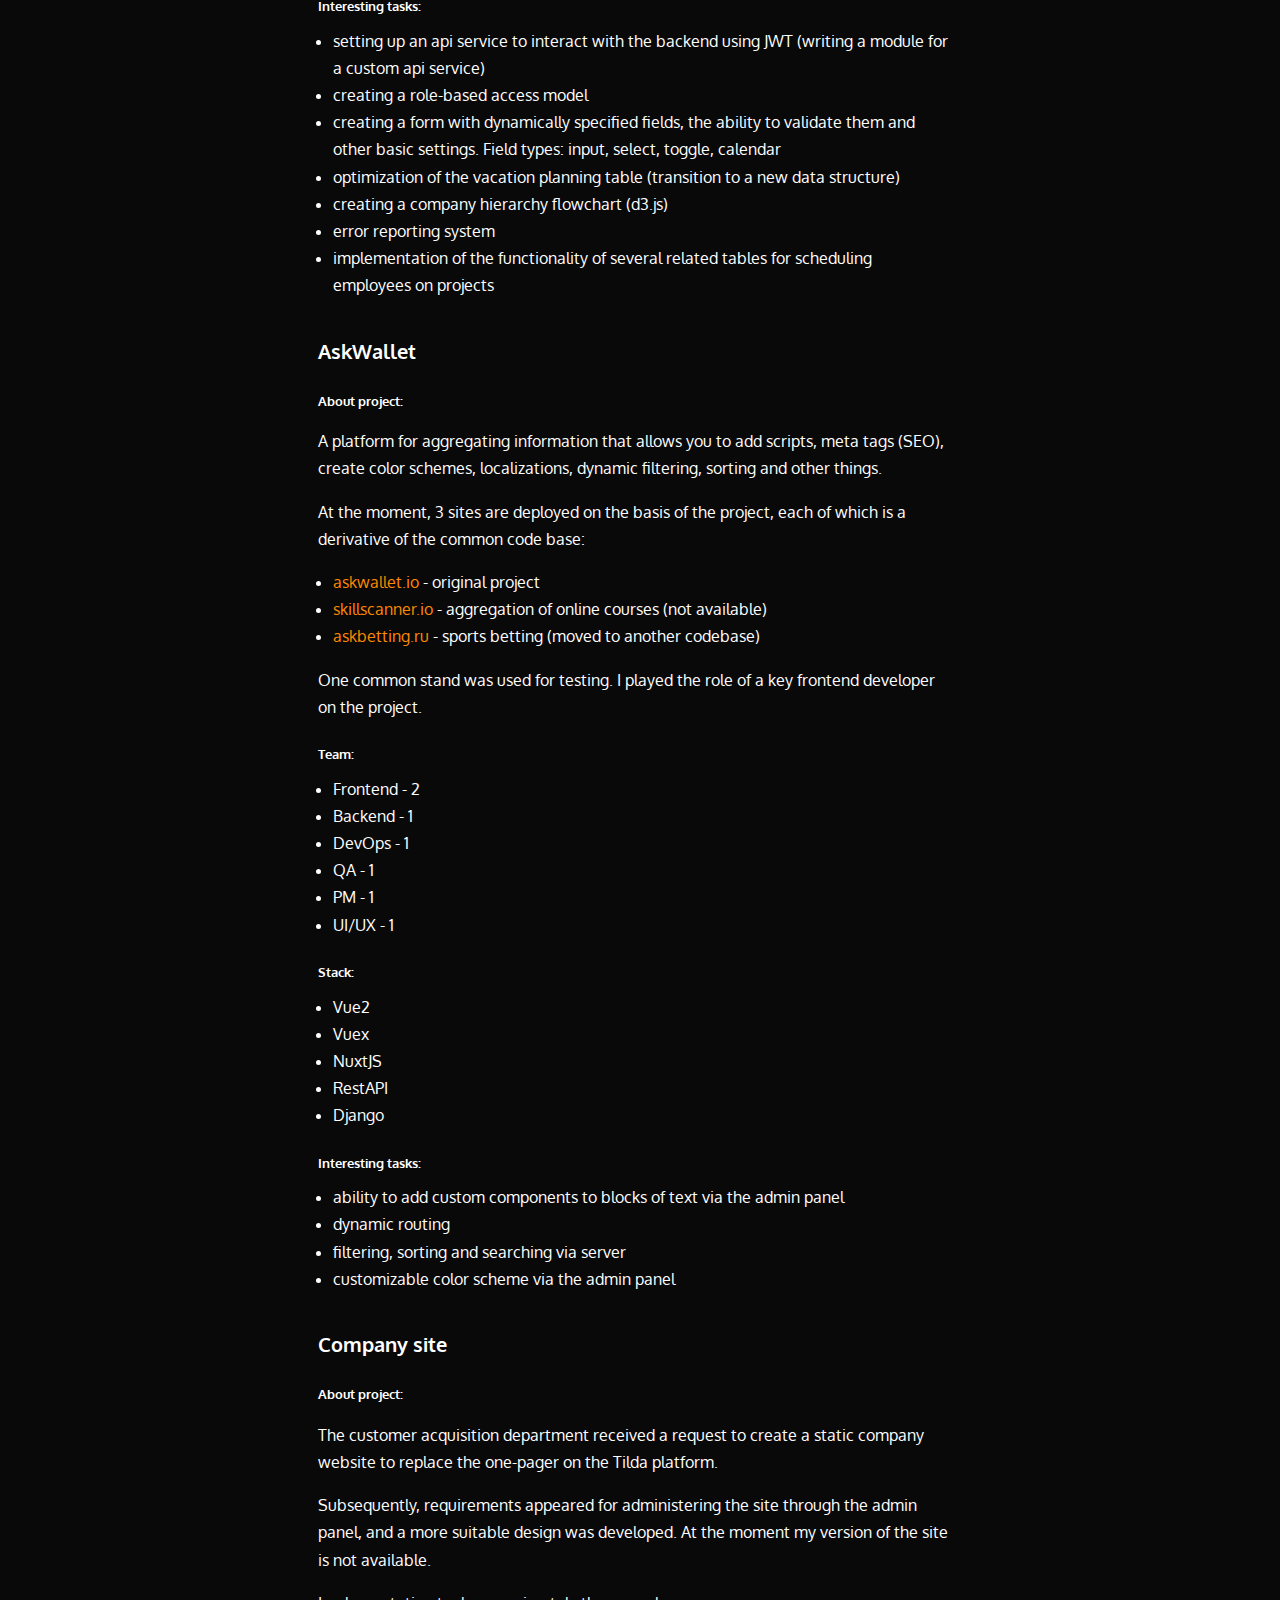
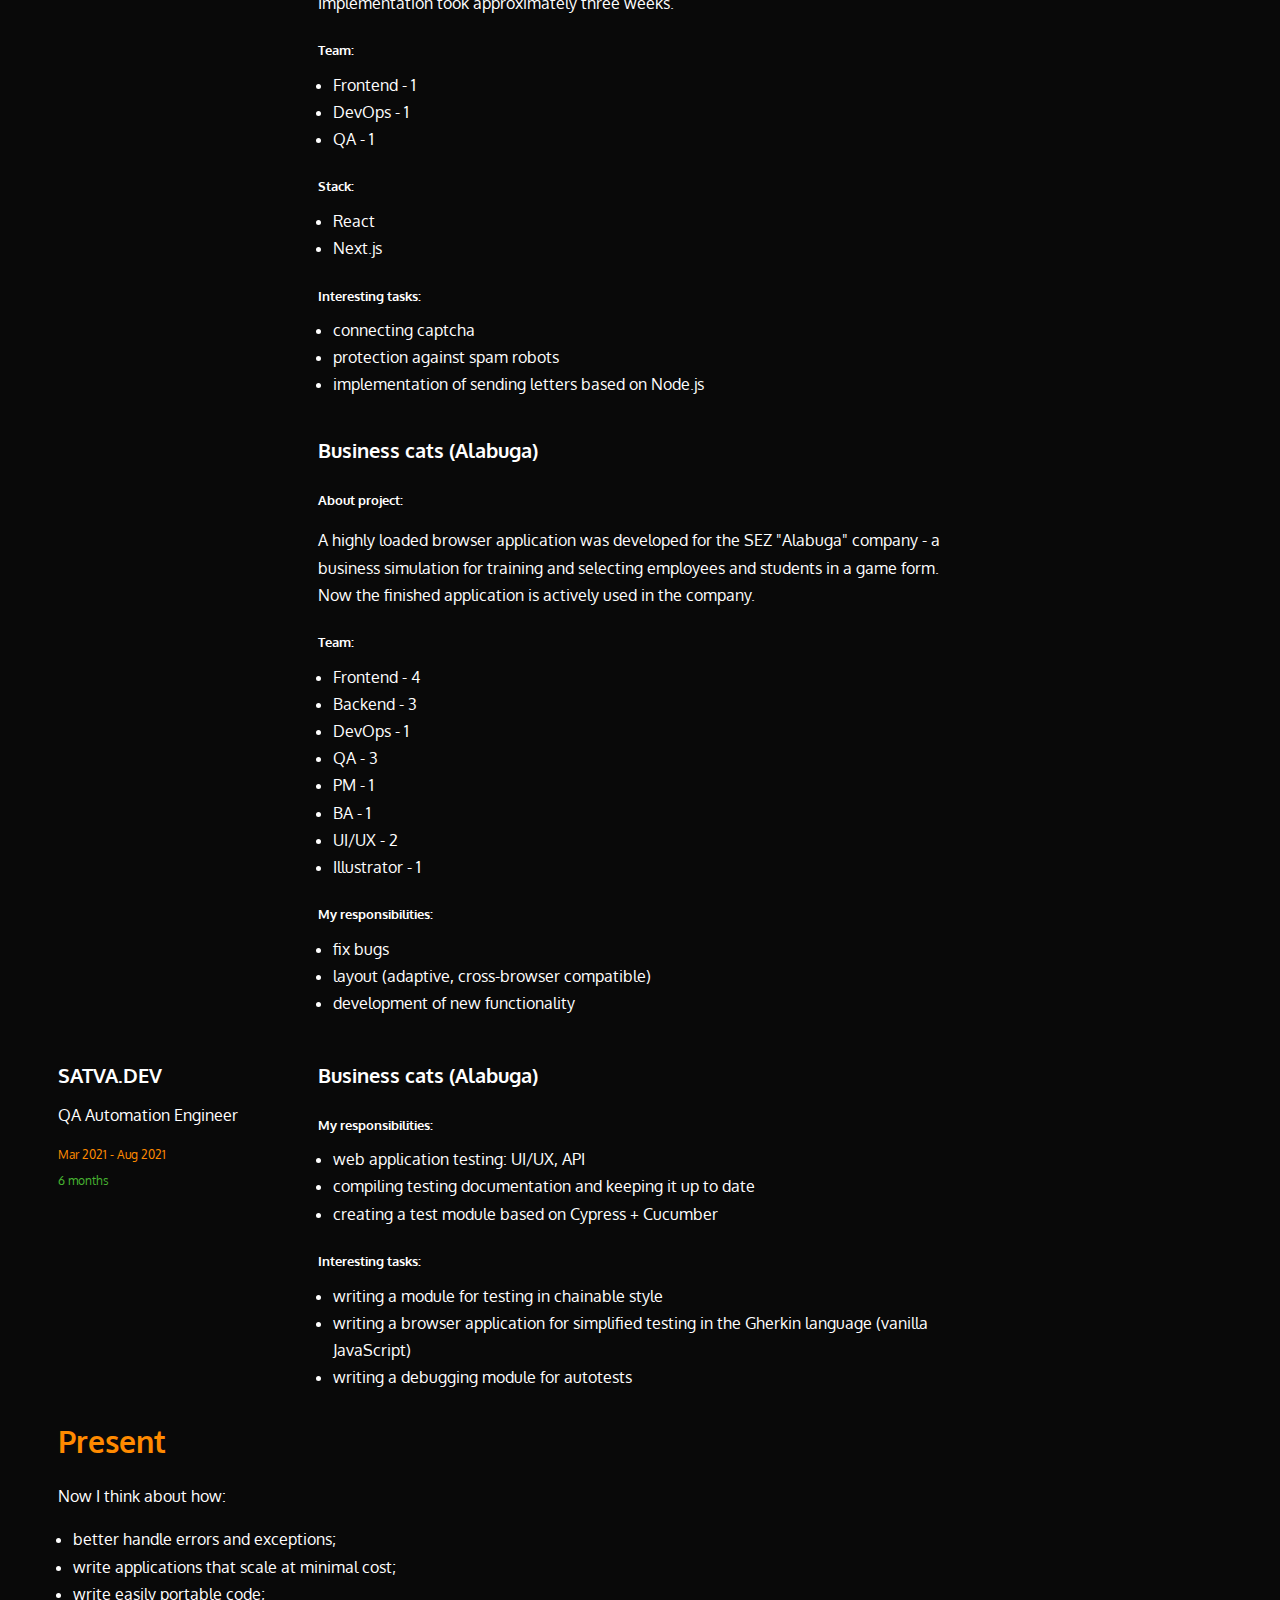
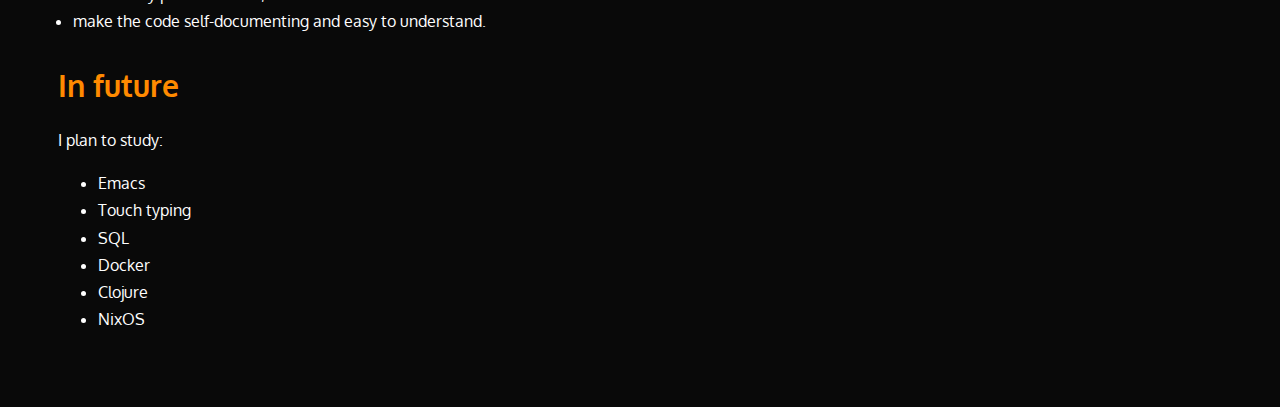
==== commit 60112c25: "correct text" ====
--- a/index.html
+++ b/index.html
@@ -337,7 +337,7 @@
           </section>
           <section class="present">
             <h2 data-nav-title>Present</h2>
-            <p>Now I'm thinking about how:</p>
+            <p>Now I think about how:</p>
             <ul>
               <li>better handle errors and exceptions;</li>
               <li>write applications that scale at minimal cost;</li>
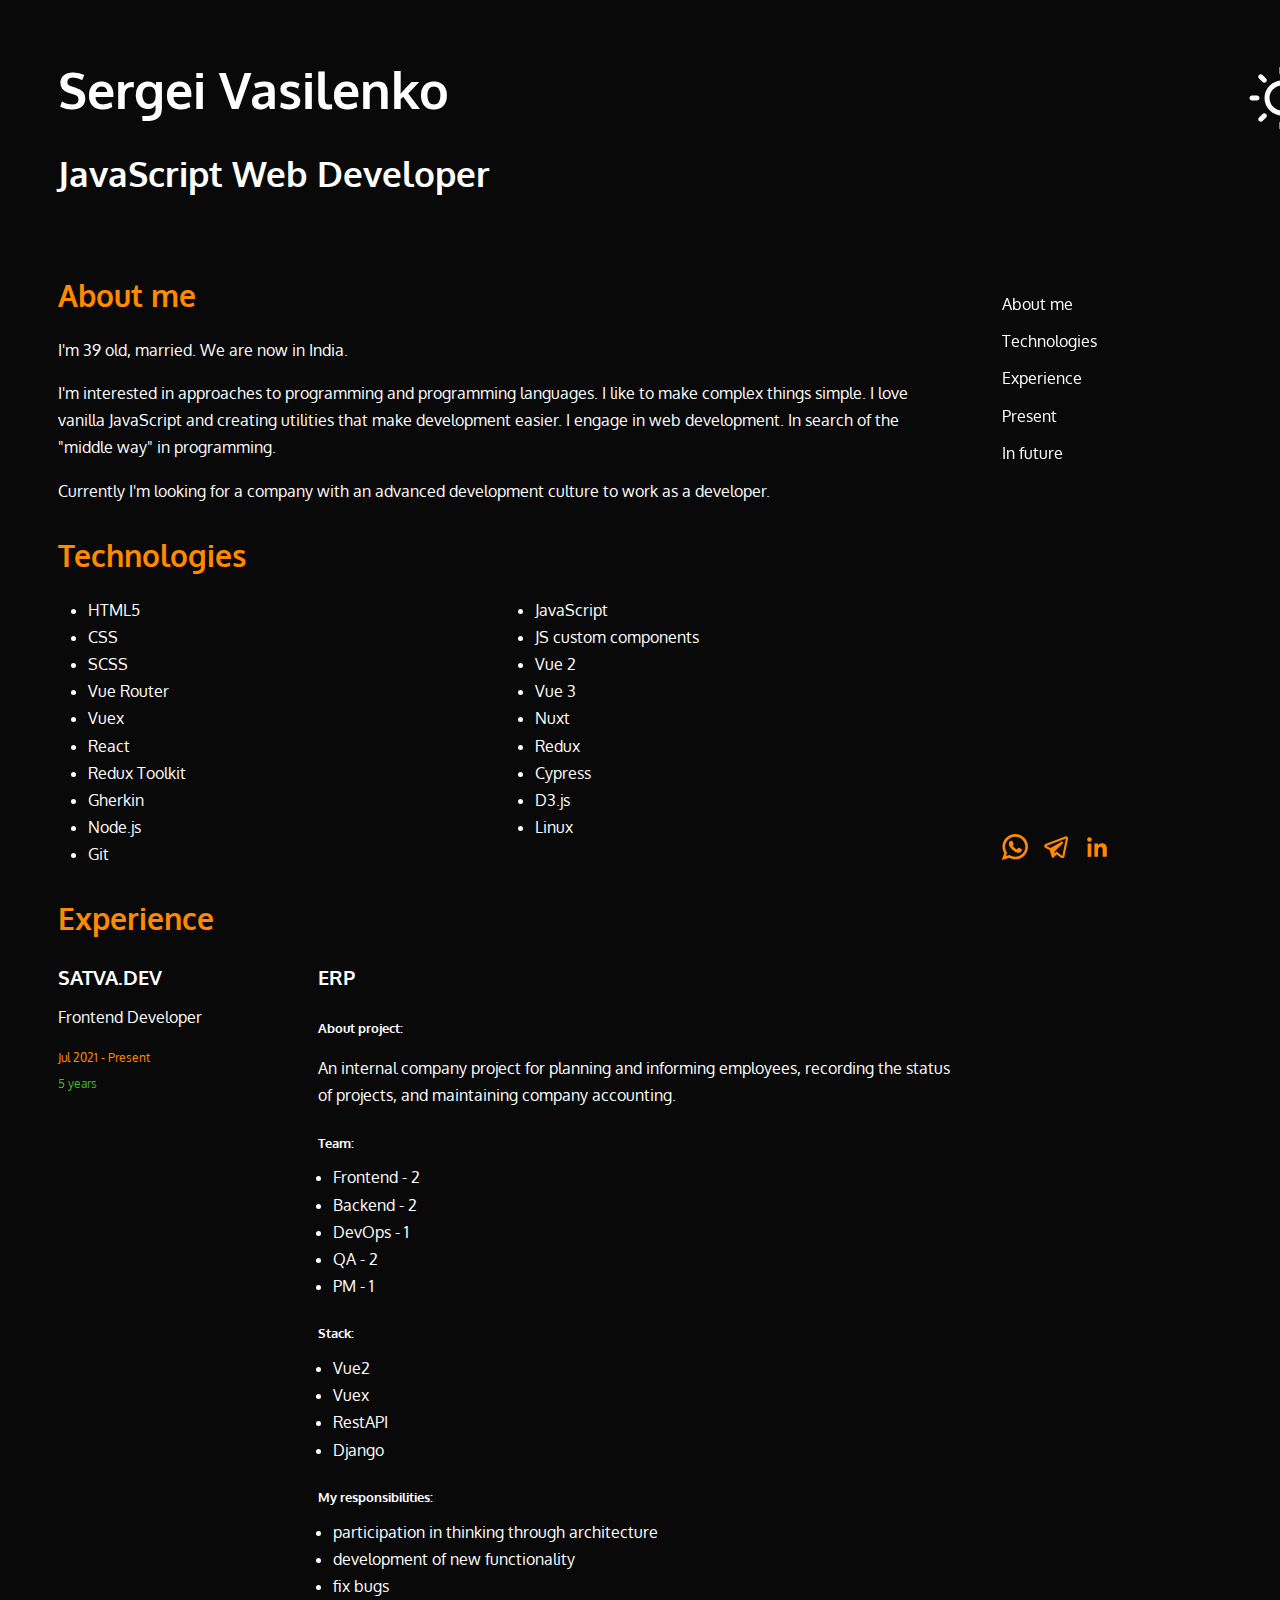
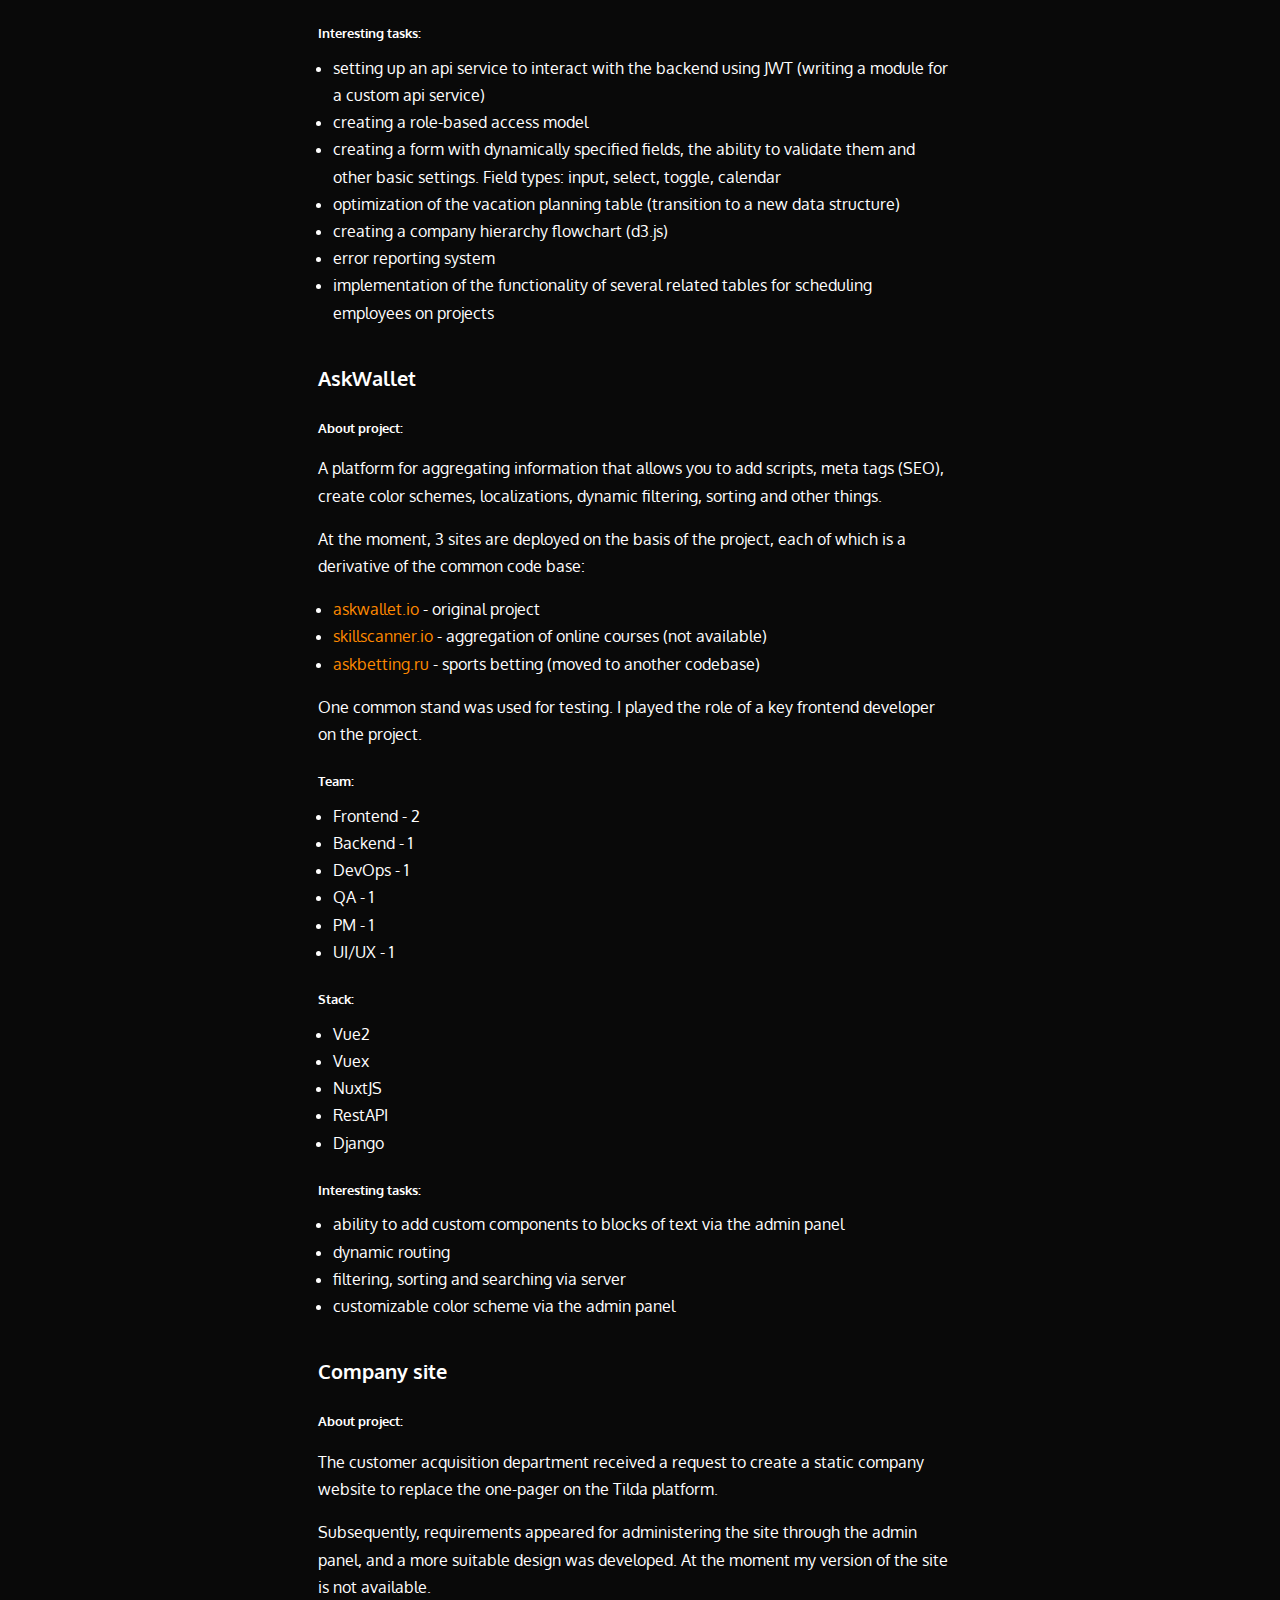
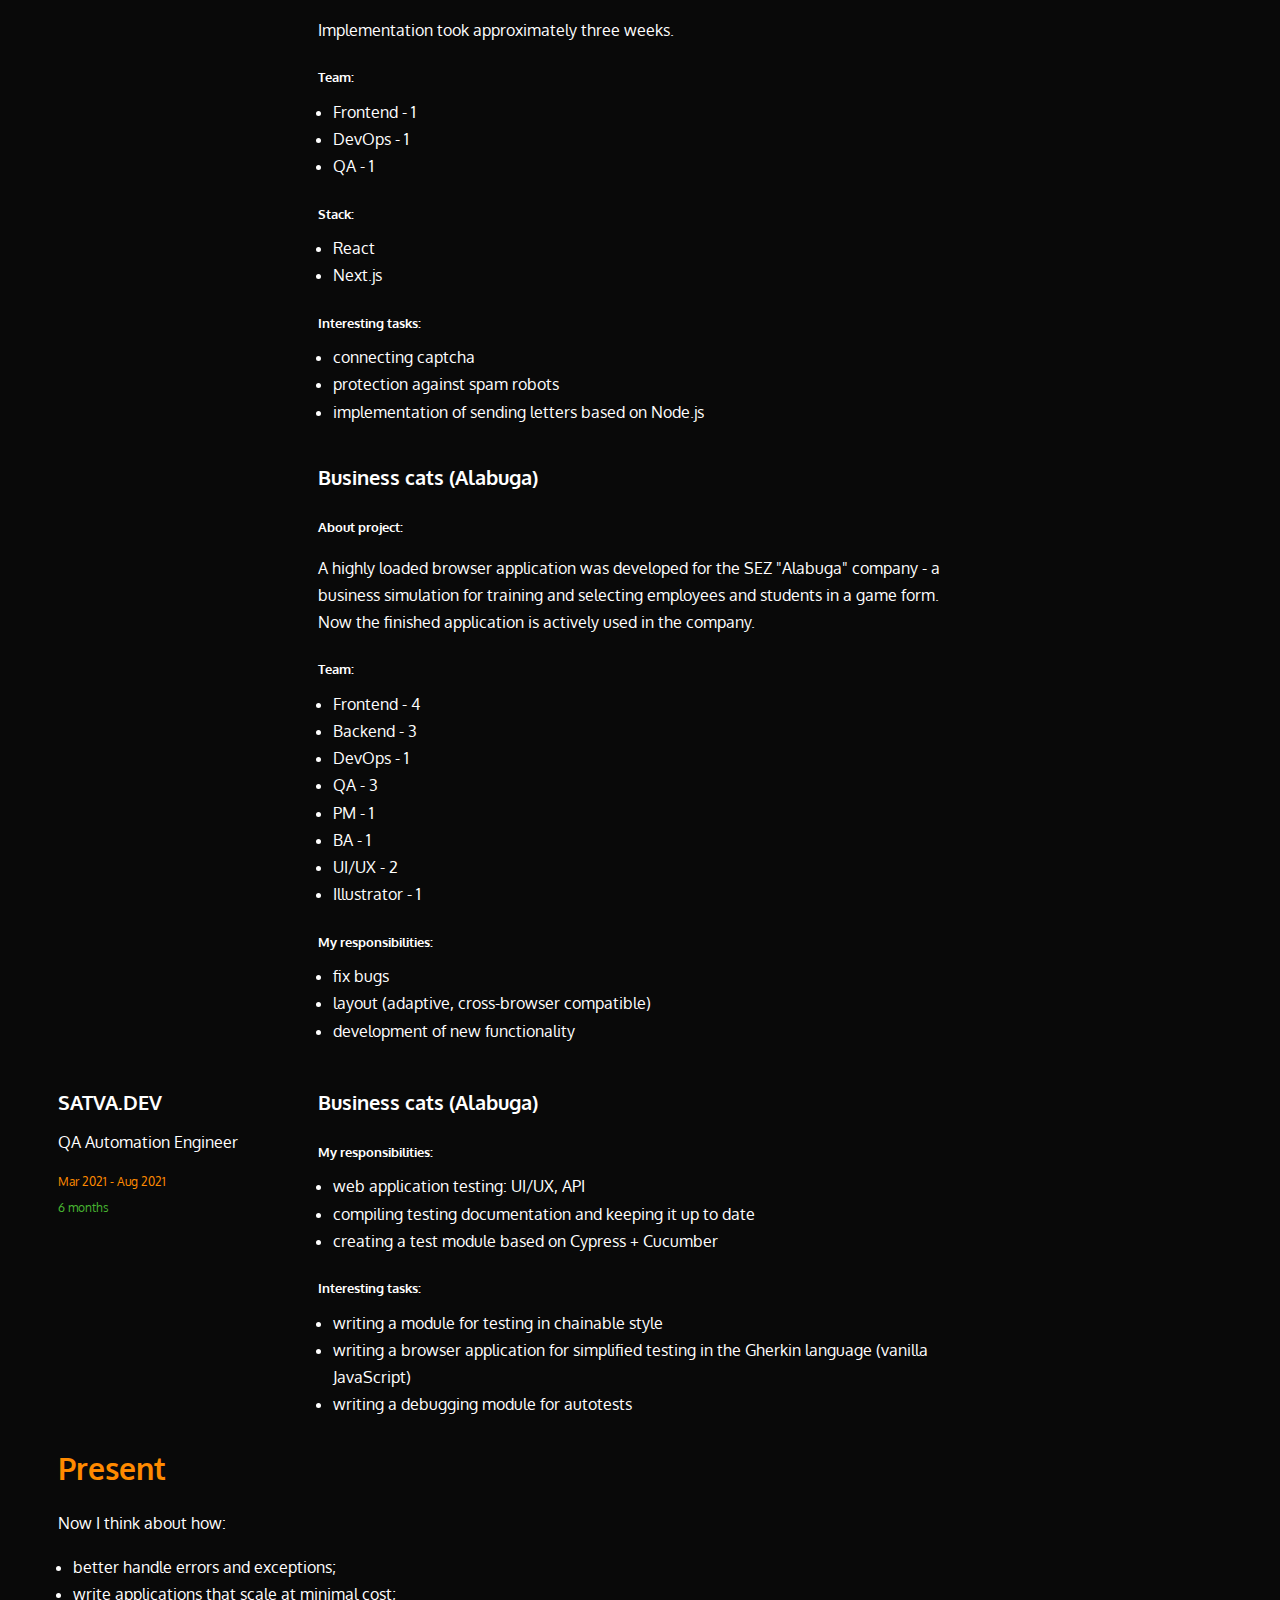
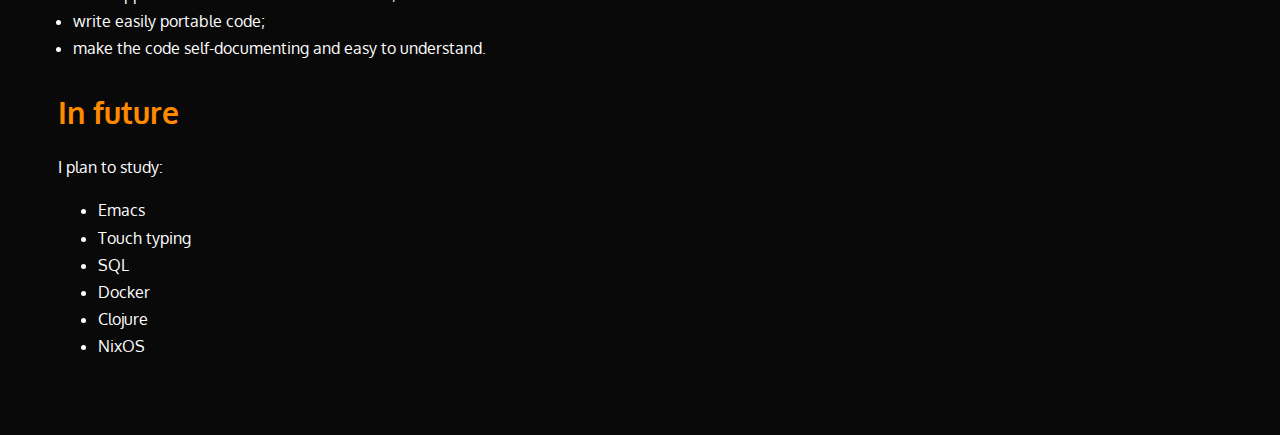
==== commit a531084b: "correct text" ====
--- a/index.html
+++ b/index.html
@@ -89,6 +89,7 @@
               <li>Vuex</li>
               <li>Nuxt</li>
               <li>React</li>
+              <li>Redux</li>
               <li>Redux Toolkit</li>
               <li>Cypress</li>
               <li>Gherkin</li>
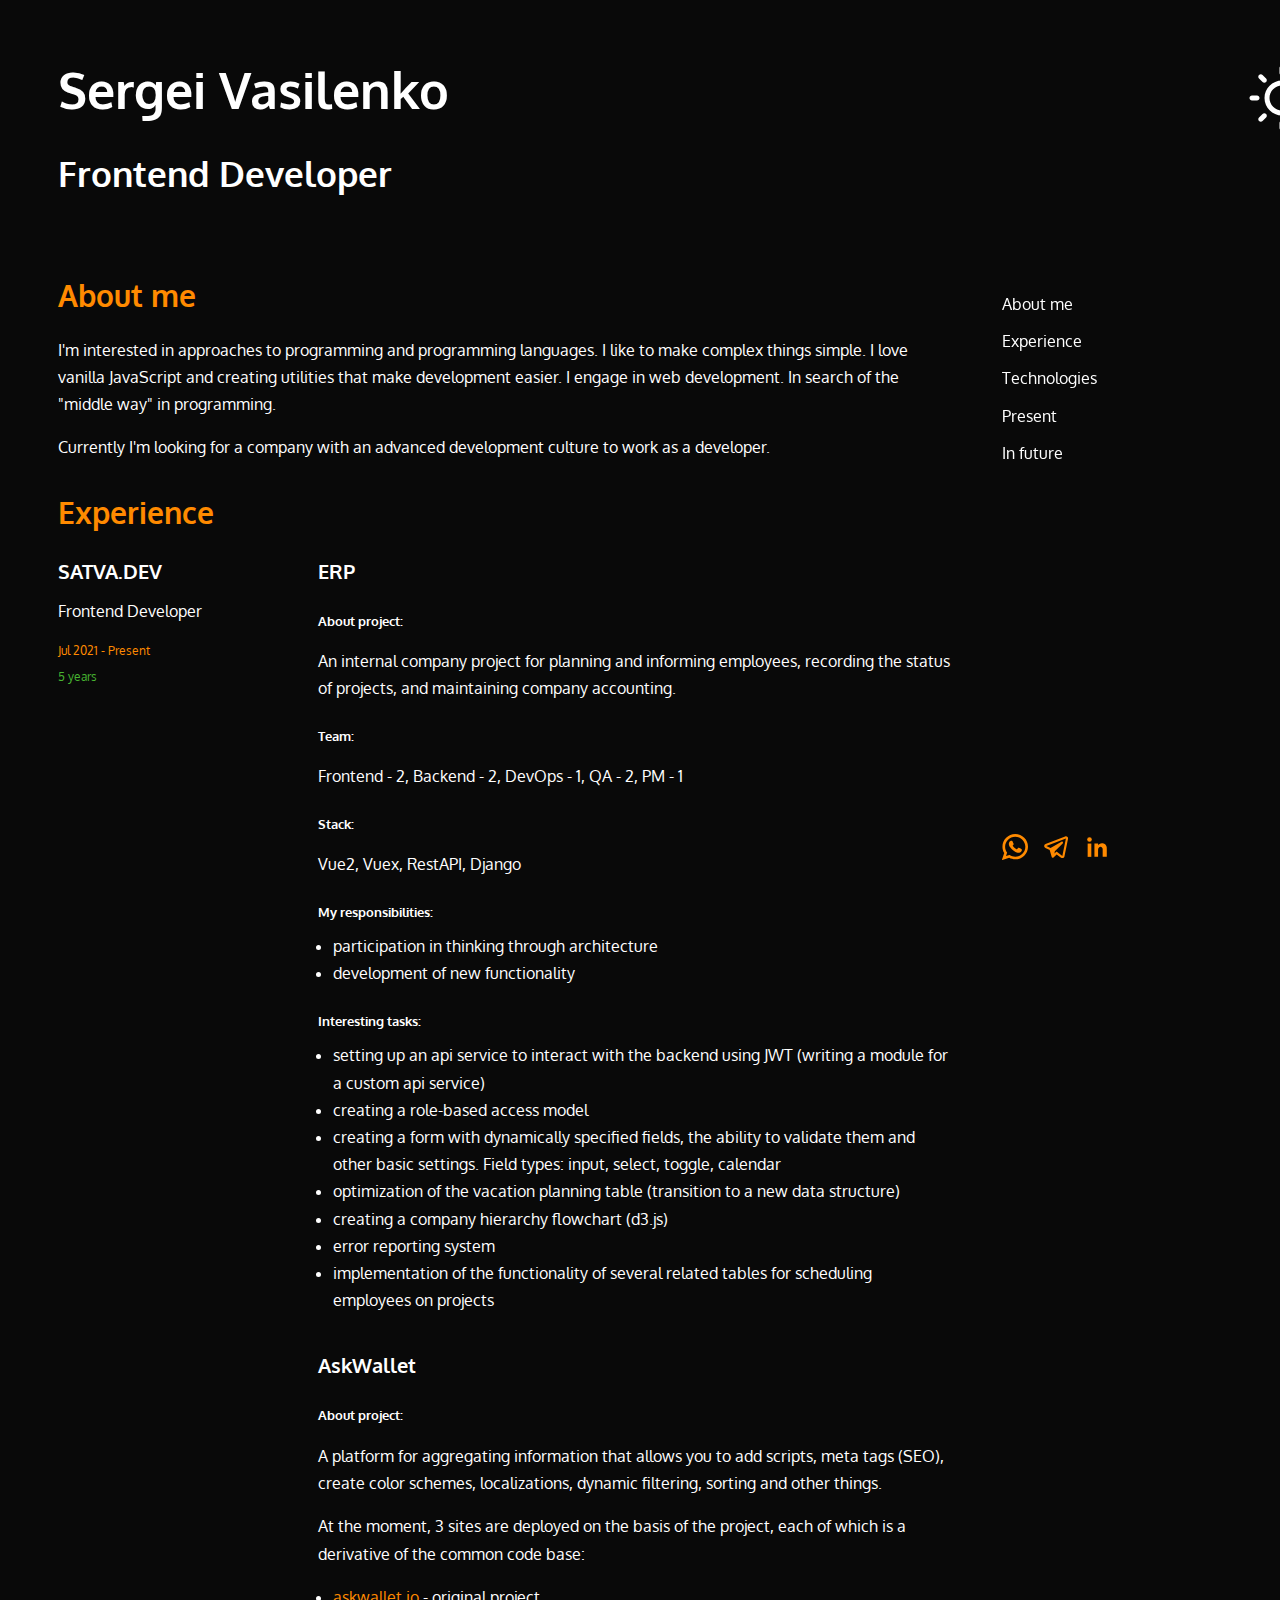
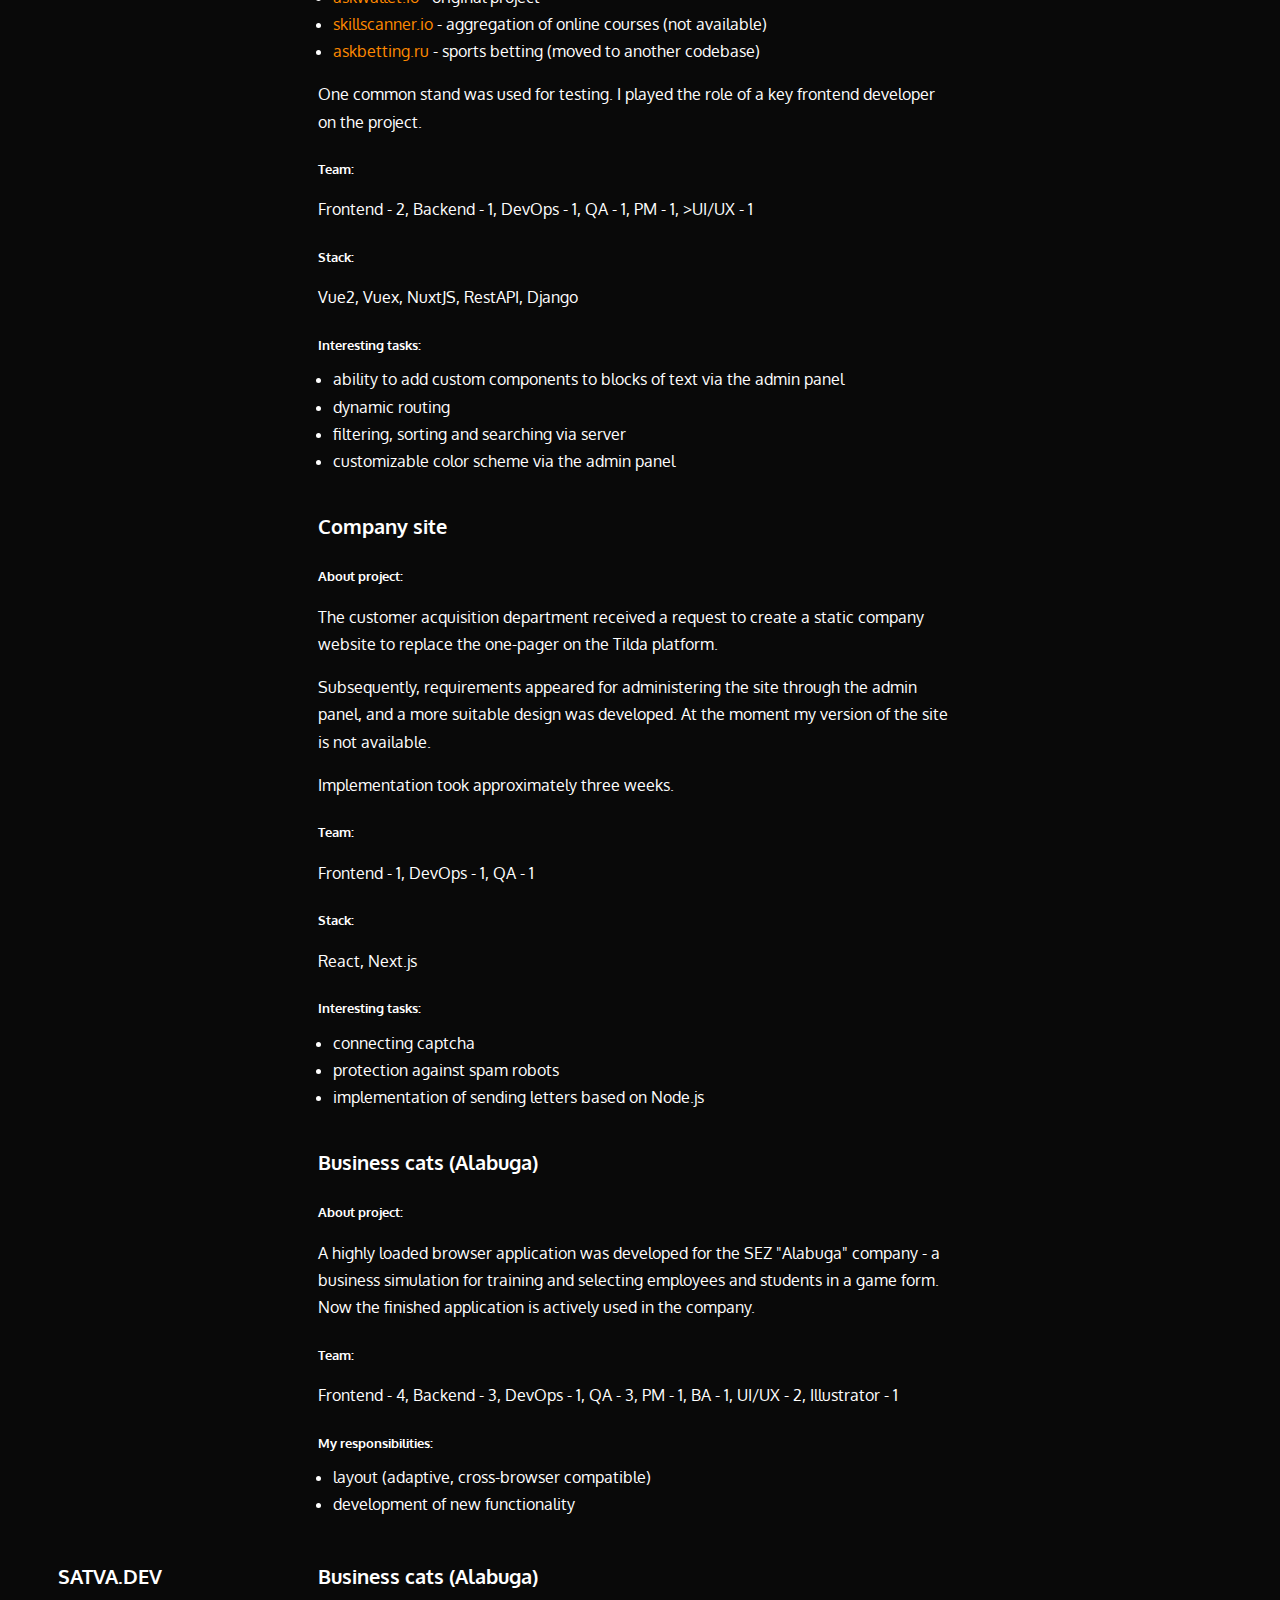
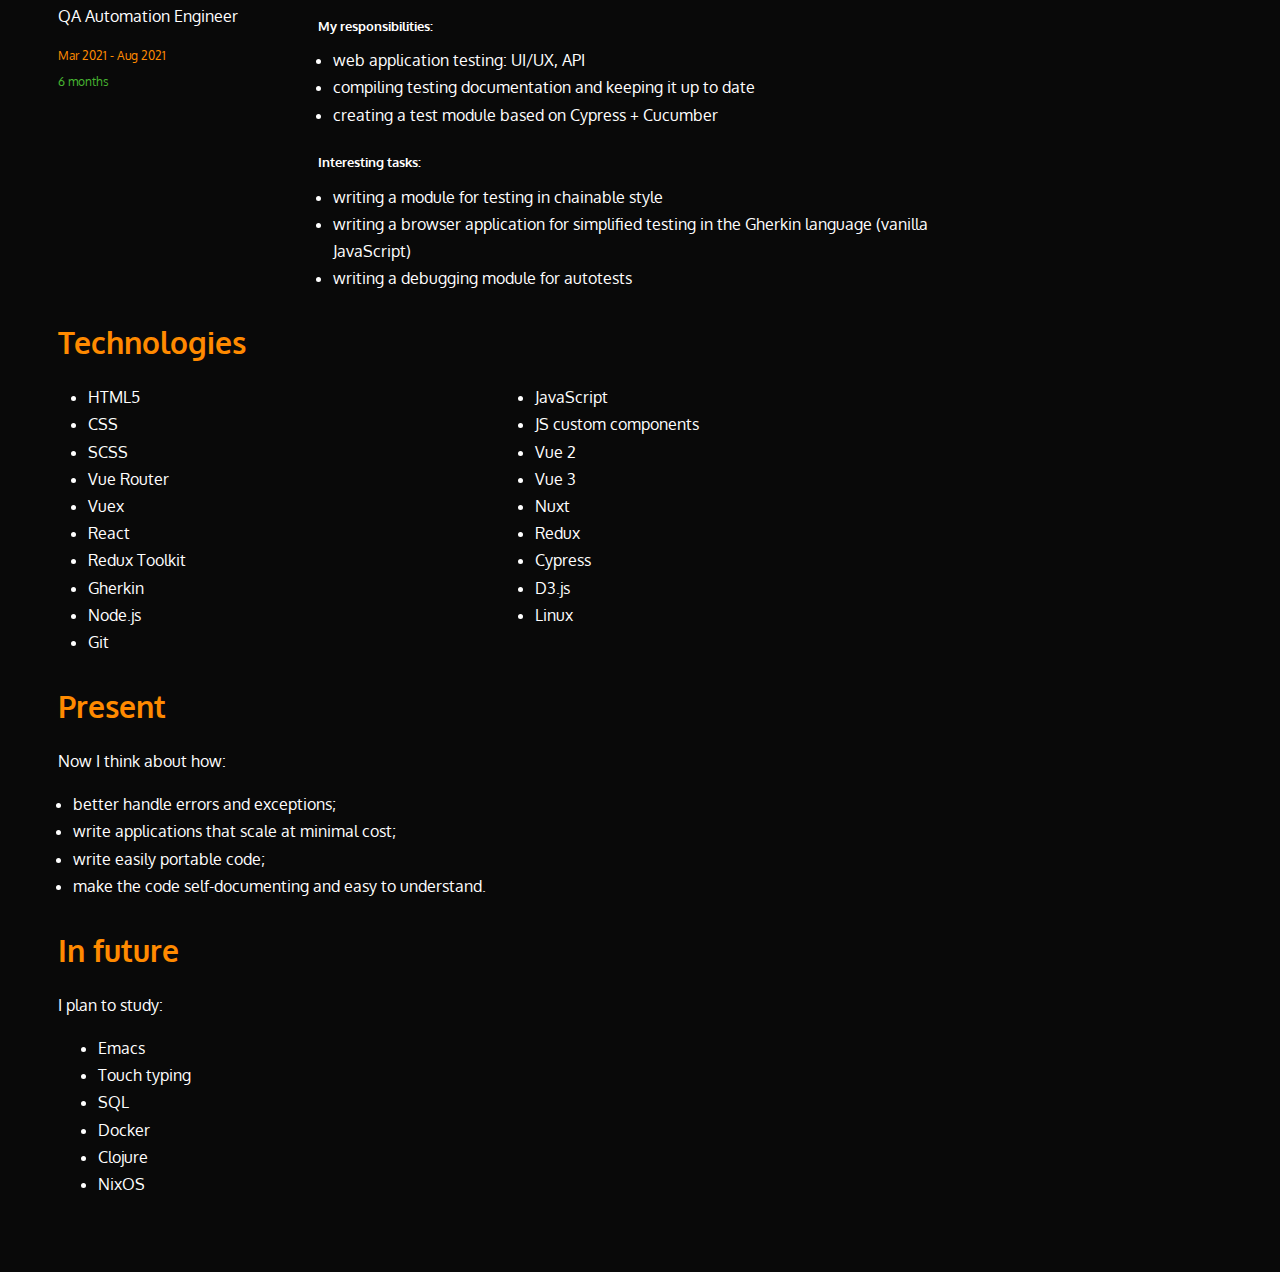
==== commit 5f66a4e6: "correct text" ====
--- a/index.html
+++ b/index.html
@@ -45,7 +45,7 @@
       <header class="header">
         <div class="header__left">
           <h1>Sergei Vasilenko</h1>
-          <div class="heading__position">JavaScript Web Developer</div>
+          <div class="heading__position">Frontend Developer</div>
         </div>
         <div class="header__right">
           <button
@@ -60,10 +60,6 @@
           <section class="about-me">
             <h2 data-nav-title>About me</h2>
             <p>
-              I'm <years-old birth="1987-04-26"></years-old> old, married. We
-              are now in India.
-            </p>
-            <p>
               I'm interested in approaches to programming and programming
               languages. I like to make complex things simple. I love vanilla
               JavaScript and creating utilities that make development easier. I
@@ -74,6 +70,207 @@
               Currently I'm looking for a company with an advanced development
               culture to work as a developer.
             </p>
+          </section>
+          <section class="experience">
+            <h2 data-nav-title>Experience</h2>
+            <div class="experience__step">
+              <div class="experience__step-info">
+                <h3 class="experience__step-info-company">SATVA.DEV</h3>
+                <div class="experience__step-info-role">Frontend Developer</div>
+                <date-interval
+                  since="2021-07-01"
+                  until="now"
+                  class="experience__step-interval"
+                ></date-interval>
+              </div>
+              <div class="experience__step-description">
+                <div class="experience__step-description-project project">
+                  <h4 class="project__title">ERP</h4>
+                  <h5>About project:</h5>
+                  <p>
+                    An internal company project for planning and informing
+                    employees, recording the status of projects, and maintaining
+                    company accounting.
+                  </p>
+                  <h5>Team:</h5>
+                  <p>Frontend - 2, Backend - 2, DevOps - 1, QA - 2, PM - 1</p>
+                  <h5>Stack:</h5>
+                  <p>Vue2, Vuex, RestAPI, Django</p>
+                  <h5>My responsibilities:</h5>
+                  <ul>
+                    <li>participation in thinking through architecture</li>
+                    <li>development of new functionality</li>
+                  </ul>
+                  <h5>Interesting tasks:</h5>
+                  <ul>
+                    <li>
+                      setting up an api service to interact with the backend
+                      using JWT (writing a module for a custom api service)
+                    </li>
+                    <li>creating a role-based access model</li>
+                    <li>
+                      creating a form with dynamically specified fields, the
+                      ability to validate them and other basic settings. Field
+                      types: input, select, toggle, calendar
+                    </li>
+                    <li>
+                      optimization of the vacation planning table (transition to
+                      a new data structure)
+                    </li>
+                    <li>creating a company hierarchy flowchart (d3.js)</li>
+                    <li>error reporting system</li>
+                    <li>
+                      implementation of the functionality of several related
+                      tables for scheduling employees on projects
+                    </li>
+                  </ul>
+                </div>
+                <div class="experience__step-description-project project">
+                  <h4 class="project__title">AskWallet</h4>
+                  <h5>About project:</h5>
+                  <p>
+                    A platform for aggregating information that allows you to
+                    add scripts, meta tags (SEO), create color schemes,
+                    localizations, dynamic filtering, sorting and other things.
+                  </p>
+                  <p>
+                    At the moment, 3 sites are deployed on the basis of the
+                    project, each of which is a derivative of the common code
+                    base:
+                  </p>
+                  <ul>
+                    <li>
+                      <a
+                        href="https://askwallet.io/"
+                        target="_blank"
+                        rel="noopener"
+                        >askwallet.io</a
+                      >
+                      - original project
+                    </li>
+                    <li>
+                      <a
+                        href="https://skillscanner.io/"
+                        target="_blank"
+                        rel="noopener"
+                        >skillscanner.io</a
+                      >
+                      - aggregation of online courses (not available)
+                    </li>
+                    <li>
+                      <a
+                        href="https://askbetting.ru/"
+                        target="_blank"
+                        rel="noopener"
+                        >askbetting.ru</a
+                      >
+                      - sports betting (moved to another codebase)
+                    </li>
+                  </ul>
+                  <p>
+                    One common stand was used for testing. I played the role of
+                    a key frontend developer on the project.
+                  </p>
+                  <h5>Team:</h5>
+                  <p>
+                    Frontend - 2, Backend - 1, DevOps - 1, QA - 1, PM - 1,
+                    >UI/UX - 1
+                  </p>
+                  <h5>Stack:</h5>
+                  <p>Vue2, Vuex, NuxtJS, RestAPI, Django</p>
+                  <h5>Interesting tasks:</h5>
+                  <ul>
+                    <li>
+                      ability to add custom components to blocks of text via the
+                      admin panel
+                    </li>
+                    <li>dynamic routing</li>
+                    <li>filtering, sorting and searching via server</li>
+                    <li>customizable color scheme via the admin panel</li>
+                  </ul>
+                </div>
+                <div class="experience__step-description-project project">
+                  <h4 class="project__title">Company site</h4>
+                  <h5>About project:</h5>
+                  <p>
+                    The customer acquisition department received a request to
+                    create a static company website to replace the one-pager on
+                    the Tilda platform.
+                  </p>
+                  <p>
+                    Subsequently, requirements appeared for administering the
+                    site through the admin panel, and a more suitable design was
+                    developed. At the moment my version of the site is not
+                    available.
+                  </p>
+                  <p>Implementation took approximately three weeks.</p>
+                  <h5>Team:</h5>
+                  <p>Frontend - 1, DevOps - 1, QA - 1</p>
+                  <h5>Stack:</h5>
+                  <p>React, Next.js</p>
+                  <h5>Interesting tasks:</h5>
+                  <ul>
+                    <li>connecting captcha</li>
+                    <li>protection against spam robots</li>
+                    <li>implementation of sending letters based on Node.js</li>
+                  </ul>
+                </div>
+                <div class="experience__step-description-project project">
+                  <h4 class="project__title">Business cats (Alabuga)</h4>
+                  <h5>About project:</h5>
+                  <p>
+                    A highly loaded browser application was developed for the
+                    SEZ "Alabuga" company - a business simulation for training
+                    and selecting employees and students in a game form. Now the
+                    finished application is actively used in the company.
+                  </p>
+                  <h5>Team:</h5>
+                  <p>
+                    Frontend - 4, Backend - 3, DevOps - 1, QA - 3, PM - 1, BA -
+                    1, UI/UX - 2, Illustrator - 1
+                  </p>
+                  <h5>My responsibilities:</h5>
+                  <ul>
+                    <li>layout (adaptive, cross-browser compatible)</li>
+                    <li>development of new functionality</li>
+                  </ul>
+                </div>
+              </div>
+            </div>
+            <div class="experience__step">
+              <div class="experience__step-info">
+                <h3 class="experience__step-info-company">SATVA.DEV</h3>
+                <div class="experience__step-info-role">
+                  QA Automation Engineer
+                </div>
+                <date-interval
+                  since="2021-03-01"
+                  until="2021-08-30"
+                ></date-interval>
+              </div>
+              <div class="experience__step-description">
+                <div class="experience__step-description-project project">
+                  <h4 class="project__title">Business cats (Alabuga)</h4>
+                  <h5>My responsibilities:</h5>
+                  <ul>
+                    <li>web application testing: UI/UX, API</li>
+                    <li>
+                      compiling testing documentation and keeping it up to date
+                    </li>
+                    <li>creating a test module based on Cypress + Cucumber</li>
+                  </ul>
+                  <h5>Interesting tasks:</h5>
+                  <ul>
+                    <li>writing a module for testing in chainable style</li>
+                    <li>
+                      writing a browser application for simplified testing in
+                      the Gherkin language (vanilla JavaScript)
+                    </li>
+                    <li>writing a debugging module for autotests</li>
+                  </ul>
+                </div>
+              </div>
+            </div>
           </section>
           <section class="technologies">
             <h2 data-nav-title>Technologies</h2>
@@ -99,243 +296,6 @@
               <li>Git</li>
             </ul>
           </section>
-          <section class="experience">
-            <h2 data-nav-title>Experience</h2>
-            <div class="experience__step">
-              <div class="experience__step-info">
-                <h3 class="experience__step-info-company">SATVA.DEV</h3>
-                <div class="experience__step-info-role">Frontend Developer</div>
-                <date-interval
-                  since="2021-07-01"
-                  until="now"
-                  class="experience__step-interval"
-                ></date-interval>
-              </div>
-              <div class="experience__step-description">
-                <div class="experience__step-description-project project">
-                  <h4 class="project__title">ERP</h4>
-                  <h5>About project:</h5>
-                  <p>
-                    An internal company project for planning and informing
-                    employees, recording the status of projects, and maintaining
-                    company accounting.
-                  </p>
-                  <h5>Team:</h5>
-                  <ul>
-                    <li>Frontend - 2</li>
-                    <li>Backend - 2</li>
-                    <li>DevOps - 1</li>
-                    <li>QA - 2</li>
-                    <li>PM - 1</li>
-                  </ul>
-                  <h5>Stack:</h5>
-                  <ul>
-                    <li>Vue2</li>
-                    <li>Vuex</li>
-                    <li>RestAPI</li>
-                    <li>Django</li>
-                  </ul>
-                  <h5>My responsibilities:</h5>
-                  <ul>
-                    <li>participation in thinking through architecture</li>
-                    <li>development of new functionality</li>
-                    <li>fix bugs</li>
-                  </ul>
-                  <h5>Interesting tasks:</h5>
-                  <ul>
-                    <li>
-                      setting up an api service to interact with the backend
-                      using JWT (writing a module for a custom api service)
-                    </li>
-                    <li>creating a role-based access model</li>
-                    <li>
-                      creating a form with dynamically specified fields, the
-                      ability to validate them and other basic settings. Field
-                      types: input, select, toggle, calendar
-                    </li>
-                    <li>
-                      optimization of the vacation planning table (transition to
-                      a new data structure)
-                    </li>
-                    <li>creating a company hierarchy flowchart (d3.js)</li>
-                    <li>error reporting system</li>
-                    <li>
-                      implementation of the functionality of several related
-                      tables for scheduling employees on projects
-                    </li>
-                  </ul>
-                </div>
-                <div class="experience__step-description-project project">
-                  <h4 class="project__title">AskWallet</h4>
-                  <h5>About project:</h5>
-                  <p>
-                    A platform for aggregating information that allows you to
-                    add scripts, meta tags (SEO), create color schemes,
-                    localizations, dynamic filtering, sorting and other things.
-                  </p>
-                  <p>
-                    At the moment, 3 sites are deployed on the basis of the
-                    project, each of which is a derivative of the common code
-                    base:
-                  </p>
-                  <ul>
-                    <li>
-                      <a
-                        href="https://askwallet.io/"
-                        target="_blank"
-                        rel="noopener"
-                        >askwallet.io</a
-                      >
-                      - original project
-                    </li>
-                    <li>
-                      <a
-                        href="https://skillscanner.io/"
-                        target="_blank"
-                        rel="noopener"
-                        >skillscanner.io</a
-                      >
-                      - aggregation of online courses (not available)
-                    </li>
-                    <li>
-                      <a
-                        href="https://askbetting.ru/"
-                        target="_blank"
-                        rel="noopener"
-                        >askbetting.ru</a
-                      >
-                      - sports betting (moved to another codebase)
-                    </li>
-                  </ul>
-                  <p>
-                    One common stand was used for testing. I played the role of
-                    a key frontend developer on the project.
-                  </p>
-                  <h5>Team:</h5>
-                  <ul>
-                    <li>Frontend - 2</li>
-                    <li>Backend - 1</li>
-                    <li>DevOps - 1</li>
-                    <li>QA - 1</li>
-                    <li>PM - 1</li>
-                    <li>UI/UX - 1</li>
-                  </ul>
-                  <h5>Stack:</h5>
-                  <ul>
-                    <li>Vue2</li>
-                    <li>Vuex</li>
-                    <li>NuxtJS</li>
-                    <li>RestAPI</li>
-                    <li>Django</li>
-                  </ul>
-                  <h5>Interesting tasks:</h5>
-                  <ul>
-                    <li>
-                      ability to add custom components to blocks of text via the
-                      admin panel
-                    </li>
-                    <li>dynamic routing</li>
-                    <li>filtering, sorting and searching via server</li>
-                    <li>customizable color scheme via the admin panel</li>
-                  </ul>
-                </div>
-                <div class="experience__step-description-project project">
-                  <h4 class="project__title">Company site</h4>
-                  <h5>About project:</h5>
-                  <p>
-                    The customer acquisition department received a request to
-                    create a static company website to replace the one-pager on
-                    the Tilda platform.
-                  </p>
-                  <p>
-                    Subsequently, requirements appeared for administering the
-                    site through the admin panel, and a more suitable design was
-                    developed. At the moment my version of the site is not
-                    available.
-                  </p>
-                  <p>Implementation took approximately three weeks.</p>
-                  <h5>Team:</h5>
-                  <ul>
-                    <li>Frontend - 1</li>
-                    <li>DevOps - 1</li>
-                    <li>QA - 1</li>
-                  </ul>
-                  <h5>Stack:</h5>
-                  <ul>
-                    <li>React</li>
-                    <li>Next.js</li>
-                  </ul>
-                  <h5>Interesting tasks:</h5>
-                  <ul>
-                    <li>connecting captcha</li>
-                    <li>protection against spam robots</li>
-                    <li>implementation of sending letters based on Node.js</li>
-                  </ul>
-                </div>
-                <div class="experience__step-description-project project">
-                  <h4 class="project__title">Business cats (Alabuga)</h4>
-                  <h5>About project:</h5>
-                  <p>
-                    A highly loaded browser application was developed for the
-                    SEZ "Alabuga" company - a business simulation for training
-                    and selecting employees and students in a game form. Now the
-                    finished application is actively used in the company.
-                  </p>
-                  <h5>Team:</h5>
-                  <ul>
-                    <li>Frontend - 4</li>
-                    <li>Backend - 3</li>
-                    <li>DevOps - 1</li>
-                    <li>QA - 3</li>
-                    <li>PM - 1</li>
-                    <li>BA - 1</li>
-                    <li>UI/UX - 2</li>
-                    <li>Illustrator - 1</li>
-                  </ul>
-                  <h5>My responsibilities:</h5>
-                  <ul>
-                    <li>fix bugs</li>
-                    <li>layout (adaptive, cross-browser compatible)</li>
-                    <li>development of new functionality</li>
-                  </ul>
-                </div>
-              </div>
-            </div>
-            <div class="experience__step">
-              <div class="experience__step-info">
-                <h3 class="experience__step-info-company">SATVA.DEV</h3>
-                <div class="experience__step-info-role">
-                  QA Automation Engineer
-                </div>
-                <date-interval
-                  since="2021-03-01"
-                  until="2021-08-30"
-                ></date-interval>
-              </div>
-              <div class="experience__step-description">
-                <div class="experience__step-description-project project">
-                  <h4 class="project__title">Business cats (Alabuga)</h4>
-                  <h5>My responsibilities:</h5>
-                  <ul>
-                    <li>web application testing: UI/UX, API</li>
-                    <li>
-                      compiling testing documentation and keeping it up to date
-                    </li>
-                    <li>creating a test module based on Cypress + Cucumber</li>
-                  </ul>
-                  <h5>Interesting tasks:</h5>
-                  <ul>
-                    <li>writing a module for testing in chainable style</li>
-                    <li>
-                      writing a browser application for simplified testing in
-                      the Gherkin language (vanilla JavaScript)
-                    </li>
-                    <li>writing a debugging module for autotests</li>
-                  </ul>
-                </div>
-              </div>
-            </div>
-          </section>
           <section class="present">
             <h2 data-nav-title>Present</h2>
             <p>Now I think about how:</p>
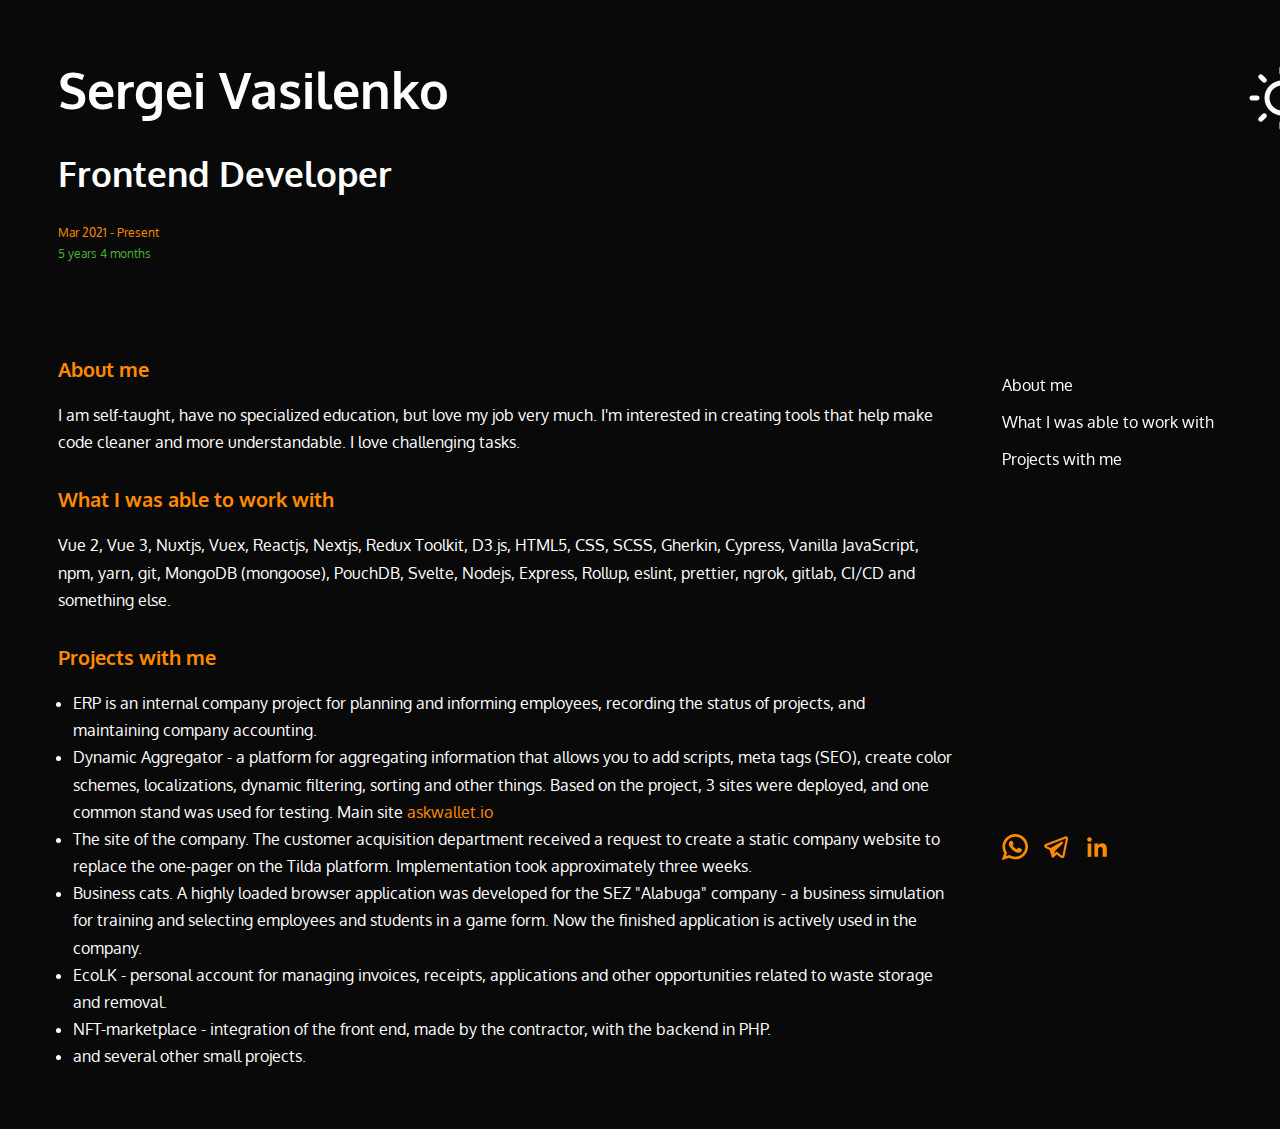
==== commit 3b2076b7: "update text" ====
--- a/index.html
+++ b/index.html
@@ -46,6 +46,11 @@
         <div class="header__left">
           <h1>Sergei Vasilenko</h1>
           <div class="heading__position">Frontend Developer</div>
+          <date-interval
+            since="2021-03-01"
+            until="now"
+            class="experience__step-interval"
+          ></date-interval>
         </div>
         <div class="header__right">
           <button
@@ -57,265 +62,63 @@
       </header>
       <div class="middle-block">
         <main class="main">
-          <section class="about-me">
+          <section class="section">
             <h2 data-nav-title>About me</h2>
             <p>
-              I'm interested in approaches to programming and programming
-              languages. I like to make complex things simple. I love vanilla
-              JavaScript and creating utilities that make development easier. I
-              engage in web development. In search of the "middle way" in
-              programming.
-            </p>
-            <p>
-              Currently I'm looking for a company with an advanced development
-              culture to work as a developer.
+              I am self-taught, have no specialized education, but love my job
+              very much. I'm interested in creating tools that help make code
+              cleaner and more understandable. I love challenging tasks.
             </p>
           </section>
-          <section class="experience">
-            <h2 data-nav-title>Experience</h2>
-            <div class="experience__step">
-              <div class="experience__step-info">
-                <h3 class="experience__step-info-company">SATVA.DEV</h3>
-                <div class="experience__step-info-role">Frontend Developer</div>
-                <date-interval
-                  since="2021-07-01"
-                  until="now"
-                  class="experience__step-interval"
-                ></date-interval>
-              </div>
-              <div class="experience__step-description">
-                <div class="experience__step-description-project project">
-                  <h4 class="project__title">ERP</h4>
-                  <h5>About project:</h5>
-                  <p>
-                    An internal company project for planning and informing
-                    employees, recording the status of projects, and maintaining
-                    company accounting.
-                  </p>
-                  <h5>Team:</h5>
-                  <p>Frontend - 2, Backend - 2, DevOps - 1, QA - 2, PM - 1</p>
-                  <h5>Stack:</h5>
-                  <p>Vue2, Vuex, RestAPI, Django</p>
-                  <h5>My responsibilities:</h5>
-                  <ul>
-                    <li>participation in thinking through architecture</li>
-                    <li>development of new functionality</li>
-                  </ul>
-                  <h5>Interesting tasks:</h5>
-                  <ul>
-                    <li>
-                      setting up an api service to interact with the backend
-                      using JWT (writing a module for a custom api service)
-                    </li>
-                    <li>creating a role-based access model</li>
-                    <li>
-                      creating a form with dynamically specified fields, the
-                      ability to validate them and other basic settings. Field
-                      types: input, select, toggle, calendar
-                    </li>
-                    <li>
-                      optimization of the vacation planning table (transition to
-                      a new data structure)
-                    </li>
-                    <li>creating a company hierarchy flowchart (d3.js)</li>
-                    <li>error reporting system</li>
-                    <li>
-                      implementation of the functionality of several related
-                      tables for scheduling employees on projects
-                    </li>
-                  </ul>
-                </div>
-                <div class="experience__step-description-project project">
-                  <h4 class="project__title">AskWallet</h4>
-                  <h5>About project:</h5>
-                  <p>
-                    A platform for aggregating information that allows you to
-                    add scripts, meta tags (SEO), create color schemes,
-                    localizations, dynamic filtering, sorting and other things.
-                  </p>
-                  <p>
-                    At the moment, 3 sites are deployed on the basis of the
-                    project, each of which is a derivative of the common code
-                    base:
-                  </p>
-                  <ul>
-                    <li>
-                      <a
-                        href="https://askwallet.io/"
-                        target="_blank"
-                        rel="noopener"
-                        >askwallet.io</a
-                      >
-                      - original project
-                    </li>
-                    <li>
-                      <a
-                        href="https://skillscanner.io/"
-                        target="_blank"
-                        rel="noopener"
-                        >skillscanner.io</a
-                      >
-                      - aggregation of online courses (not available)
-                    </li>
-                    <li>
-                      <a
-                        href="https://askbetting.ru/"
-                        target="_blank"
-                        rel="noopener"
-                        >askbetting.ru</a
-                      >
-                      - sports betting (moved to another codebase)
-                    </li>
-                  </ul>
-                  <p>
-                    One common stand was used for testing. I played the role of
-                    a key frontend developer on the project.
-                  </p>
-                  <h5>Team:</h5>
-                  <p>
-                    Frontend - 2, Backend - 1, DevOps - 1, QA - 1, PM - 1,
-                    >UI/UX - 1
-                  </p>
-                  <h5>Stack:</h5>
-                  <p>Vue2, Vuex, NuxtJS, RestAPI, Django</p>
-                  <h5>Interesting tasks:</h5>
-                  <ul>
-                    <li>
-                      ability to add custom components to blocks of text via the
-                      admin panel
-                    </li>
-                    <li>dynamic routing</li>
-                    <li>filtering, sorting and searching via server</li>
-                    <li>customizable color scheme via the admin panel</li>
-                  </ul>
-                </div>
-                <div class="experience__step-description-project project">
-                  <h4 class="project__title">Company site</h4>
-                  <h5>About project:</h5>
-                  <p>
-                    The customer acquisition department received a request to
-                    create a static company website to replace the one-pager on
-                    the Tilda platform.
-                  </p>
-                  <p>
-                    Subsequently, requirements appeared for administering the
-                    site through the admin panel, and a more suitable design was
-                    developed. At the moment my version of the site is not
-                    available.
-                  </p>
-                  <p>Implementation took approximately three weeks.</p>
-                  <h5>Team:</h5>
-                  <p>Frontend - 1, DevOps - 1, QA - 1</p>
-                  <h5>Stack:</h5>
-                  <p>React, Next.js</p>
-                  <h5>Interesting tasks:</h5>
-                  <ul>
-                    <li>connecting captcha</li>
-                    <li>protection against spam robots</li>
-                    <li>implementation of sending letters based on Node.js</li>
-                  </ul>
-                </div>
-                <div class="experience__step-description-project project">
-                  <h4 class="project__title">Business cats (Alabuga)</h4>
-                  <h5>About project:</h5>
-                  <p>
-                    A highly loaded browser application was developed for the
-                    SEZ "Alabuga" company - a business simulation for training
-                    and selecting employees and students in a game form. Now the
-                    finished application is actively used in the company.
-                  </p>
-                  <h5>Team:</h5>
-                  <p>
-                    Frontend - 4, Backend - 3, DevOps - 1, QA - 3, PM - 1, BA -
-                    1, UI/UX - 2, Illustrator - 1
-                  </p>
-                  <h5>My responsibilities:</h5>
-                  <ul>
-                    <li>layout (adaptive, cross-browser compatible)</li>
-                    <li>development of new functionality</li>
-                  </ul>
-                </div>
-              </div>
-            </div>
-            <div class="experience__step">
-              <div class="experience__step-info">
-                <h3 class="experience__step-info-company">SATVA.DEV</h3>
-                <div class="experience__step-info-role">
-                  QA Automation Engineer
-                </div>
-                <date-interval
-                  since="2021-03-01"
-                  until="2021-08-30"
-                ></date-interval>
-              </div>
-              <div class="experience__step-description">
-                <div class="experience__step-description-project project">
-                  <h4 class="project__title">Business cats (Alabuga)</h4>
-                  <h5>My responsibilities:</h5>
-                  <ul>
-                    <li>web application testing: UI/UX, API</li>
-                    <li>
-                      compiling testing documentation and keeping it up to date
-                    </li>
-                    <li>creating a test module based on Cypress + Cucumber</li>
-                  </ul>
-                  <h5>Interesting tasks:</h5>
-                  <ul>
-                    <li>writing a module for testing in chainable style</li>
-                    <li>
-                      writing a browser application for simplified testing in
-                      the Gherkin language (vanilla JavaScript)
-                    </li>
-                    <li>writing a debugging module for autotests</li>
-                  </ul>
-                </div>
-              </div>
-            </div>
+          <section class="section">
+            <h2 data-nav-title>What I was able to work with</h2>
+            <p>
+              Vue 2, Vue 3, Nuxtjs, Vuex, Reactjs, Nextjs, Redux Toolkit, D3.js,
+              HTML5, CSS, SCSS, Gherkin, Cypress, Vanilla JavaScript, npm, yarn,
+              git, MongoDB (mongoose), PouchDB, Svelte, Nodejs, Express, Rollup,
+              eslint, prettier, ngrok, gitlab, CI/CD and something else.
+            </p>
           </section>
-          <section class="technologies">
-            <h2 data-nav-title>Technologies</h2>
-            <ul class="technologies__list list--compact">
-              <li>HTML5</li>
-              <li>JavaScript</li>
-              <li>CSS</li>
-              <li>JS custom components</li>
-              <li>SCSS</li>
-              <li>Vue 2</li>
-              <li>Vue Router</li>
-              <li>Vue 3</li>
-              <li>Vuex</li>
-              <li>Nuxt</li>
-              <li>React</li>
-              <li>Redux</li>
-              <li>Redux Toolkit</li>
-              <li>Cypress</li>
-              <li>Gherkin</li>
-              <li>D3.js</li>
-              <li>Node.js</li>
-              <li>Linux</li>
-              <li>Git</li>
-            </ul>
-          </section>
-          <section class="present">
-            <h2 data-nav-title>Present</h2>
-            <p>Now I think about how:</p>
+          <section class="section">
+            <h2 data-nav-title>Projects with me</h2>
             <ul>
-              <li>better handle errors and exceptions;</li>
-              <li>write applications that scale at minimal cost;</li>
-              <li>write easily portable code;</li>
-              <li>make the code self-documenting and easy to understand.</li>
-            </ul>
-          </section>
-          <section class="goals">
-            <h2 data-nav-title>In future</h2>
-            I plan to study:
-            <ul class="goals__list">
-              <li>Emacs</li>
-              <li>Touch typing</li>
-              <li>SQL</li>
-              <li>Docker</li>
-              <li>Clojure</li>
-              <li>NixOS</li>
+              <li>
+                ERP is an internal company project for planning and informing
+                employees, recording the status of projects, and maintaining
+                company accounting.
+              </li>
+              <li>
+                Dynamic Aggregator - a platform for aggregating information that
+                allows you to add scripts, meta tags (SEO), create color
+                schemes, localizations, dynamic filtering, sorting and other
+                things. Based on the project, 3 sites were deployed, and one
+                common stand was used for testing. Main site
+                <a href="https://askwallet.io/" target="_blank" rel="noopener"
+                  >askwallet.io</a
+                >
+              </li>
+              <li>
+                The site of the company. The customer acquisition department
+                received a request to create a static company website to replace
+                the one-pager on the Tilda platform. Implementation took
+                approximately three weeks.
+              </li>
+              <li>
+                Business cats. A highly loaded browser application was developed
+                for the SEZ "Alabuga" company - a business simulation for
+                training and selecting employees and students in a game form.
+                Now the finished application is actively used in the company.
+              </li>
+              <li>
+                EcoLK - personal account for managing invoices, receipts,
+                applications and other opportunities related to waste storage
+                and removal.
+              </li>
+              <li>
+                NFT-marketplace - integration of the front end, made by the
+                contractor, with the backend in PHP.
+              </li>
+              <li>and several other small projects.</li>
             </ul>
           </section>
         </main>
--- a/css/style.css
+++ b/css/style.css
@@ -10,13 +10,10 @@
 }
 
 h2 {
-  font-size: 30px;
+  font-size: 20px;
   color: var(--heading-text-color);
+  margin-top: 26px;
   margin-bottom: 16px;
-}
-
-h5 {
-  margin-bottom: 10px;
 }
 
 a,
@@ -76,6 +73,7 @@
 .heading__position {
   font-size: 35px;
   font-weight: 600;
+  margin-bottom: 30px;
 }
 
 .middle-block {
@@ -93,26 +91,6 @@
 
 .experience__step:not(:first-of-type) {
   margin-top: 40px;
-}
-
-.experience__step-info-company {
-  font-size: 20px;
-  margin: 0 0 6px;
-  color: var(--default-text-color);
-}
-
-.experience__step-info-role {
-  font-size: 16px;
-  margin: 10px 0 16px;
-}
-
-.project:not(:first-child) {
-  margin-top: 34px;
-}
-
-.project__title {
-  font-size: 20px;
-  margin: 0 0 16px;
 }
 
 .aside-right {
@@ -154,14 +132,6 @@
   color: var(--heading-text-color);
 }
 
-.list--compact {
-  display: grid;
-  grid-template-columns: 1fr 1fr;
-  grid-template-rows: auto;
-  column-gap: 30px;
-  padding-left: 30px;
-}
-
 @media (max-width: 1200px) {
   .middle-block {
     max-width: 100%;
@@ -175,9 +145,6 @@
   }
   .middle-block {
     grid-template-columns: 1fr;
-  }
-  .list--compact {
-    column-gap: 10px;
   }
   .aside-right {
     padding: 30px 0;
